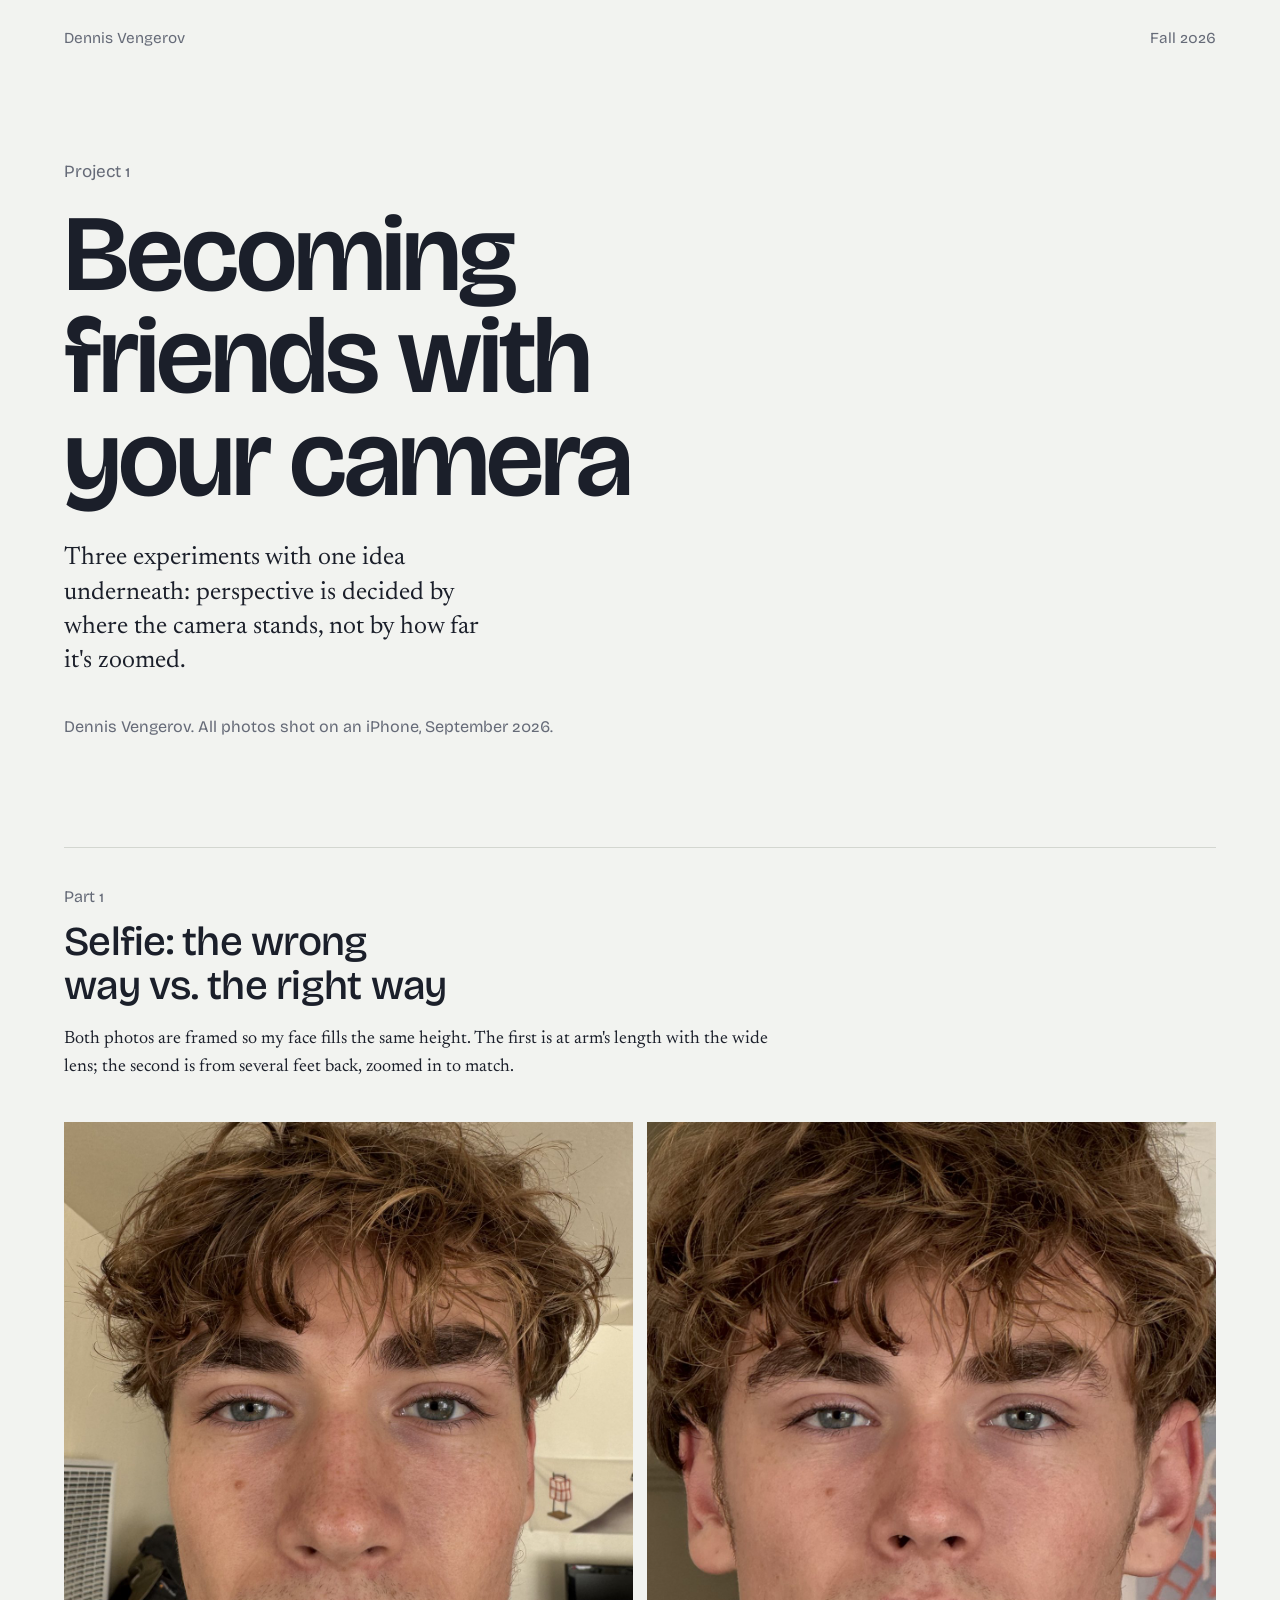
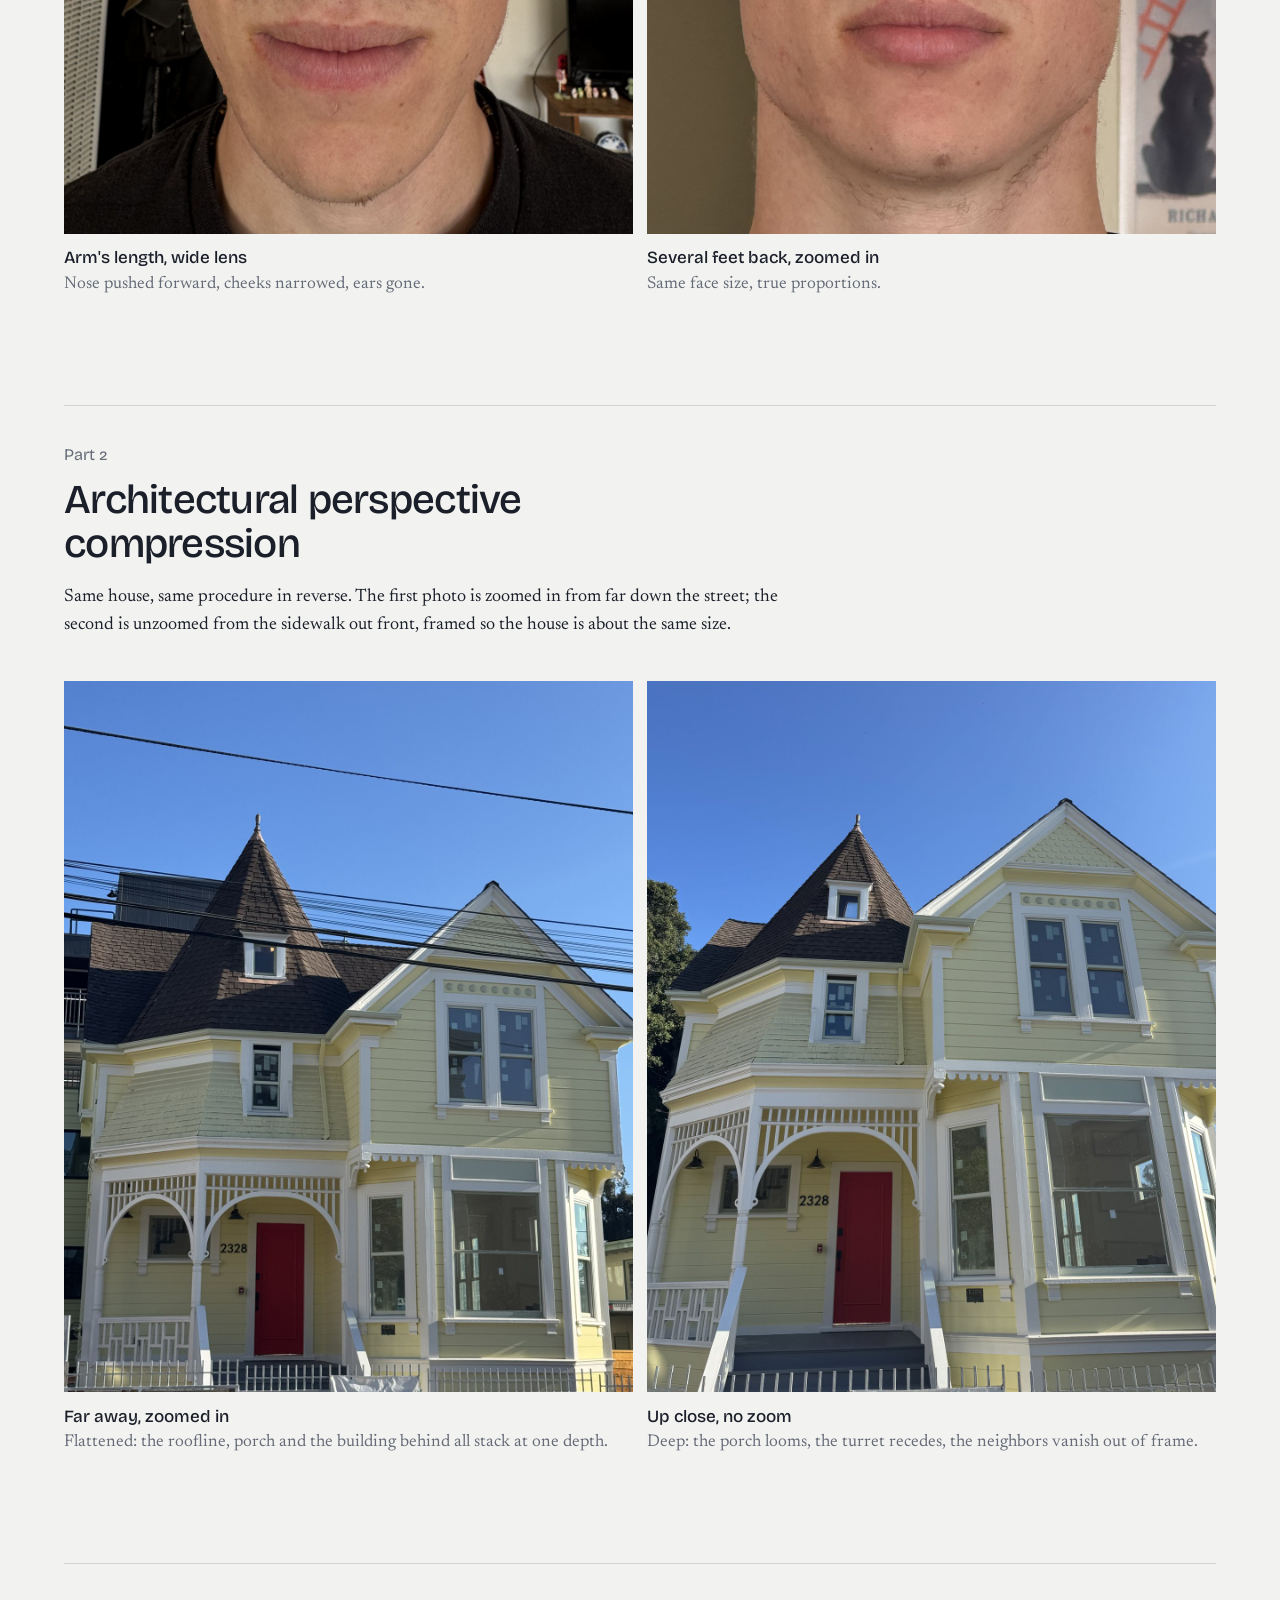
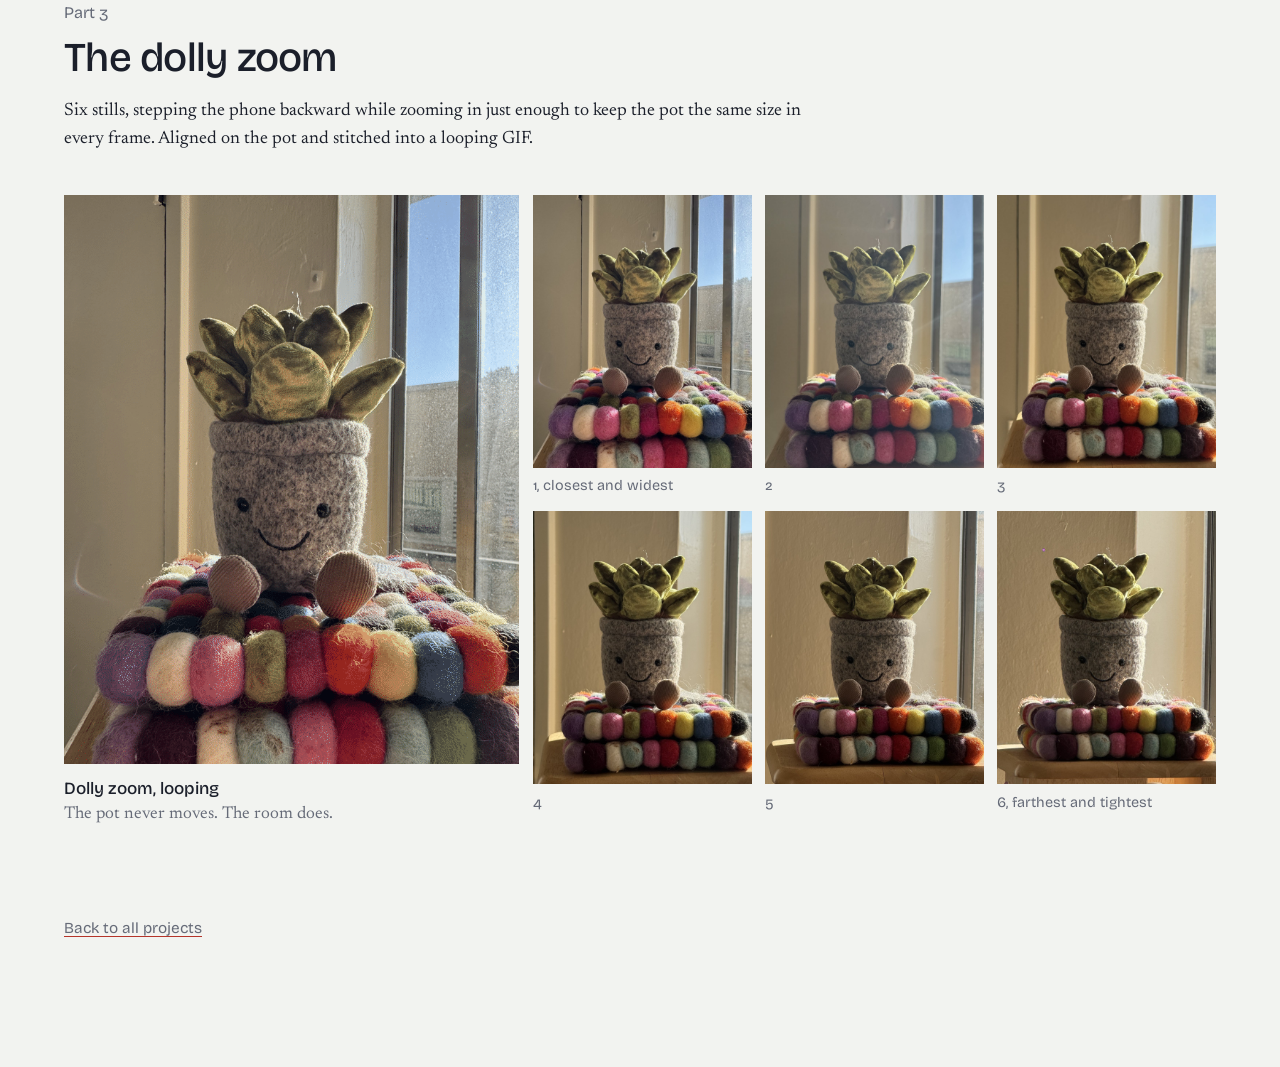
==== 1/index.html @ d948f877 "Project 1" ====
<!DOCTYPE html>
<html lang="en">
<head>
  <meta charset="utf-8">
  <meta name="viewport" content="width=device-width, initial-scale=1">
  <title>Project 1: Becoming Friends with Your Camera — CS 180</title>
  <meta name="description" content="Perspective, focal length, and the center of projection: a distorted selfie fixed by distance, a compressed facade, and a dolly zoom.">
  <link rel="preconnect" href="https://fonts.googleapis.com">
  <link rel="preconnect" href="https://fonts.gstatic.com" crossorigin>
  <link href="https://fonts.googleapis.com/css2?family=Bricolage+Grotesque:opsz,wght@12..96,400;12..96,500;12..96,600&family=Newsreader:ital,opsz,wght@0,6..72,400;0,6..72,500;1,6..72,400&display=swap" rel="stylesheet">
  <link rel="stylesheet" href="../style.css">
</head>
<body>
<div class="wrap">

  <nav class="nav">
    <a href="../index.html">Dennis Vengerov</a>
    <span>Fall 2026</span>
  </nav>

  <header class="masthead">
    <p class="kicker">Project 1</p>
    <h1>Becoming friends with your camera</h1>
    <p class="deck">Three experiments with one idea underneath: perspective is decided by where the camera stands, not by how far it's zoomed.</p>
    <p class="byline">Dennis Vengerov. All photos shot on an iPhone, September 2026.</p>
  </header>

  <!-- ---------------------------------------------------------- -->
  <section class="part" id="selfie">
    <p class="part-label">Part 1</p>
    <h2>Selfie: the wrong way vs. the right way</h2>
    <p class="setup">Both photos are framed so my face fills the same height. The first is at arm's length with the wide lens; the second is from several feet back, zoomed in to match.</p>

    <figure class="pair">
      <figure>
        <img src="./media/selfie-close.jpg" alt="Close-up selfie taken at arm's length: nose enlarged, face narrowed, ears hidden." width="1280" height="1600">
        <div class="cap">
          <p class="cap-title">Arm's length, wide lens</p>
          <p class="cap-note">Nose pushed forward, cheeks narrowed, ears gone.</p>
        </div>
      </figure>
      <figure>
        <img src="./media/selfie-far.jpg" alt="Portrait taken from several feet away and zoomed in: natural proportions, ears visible." width="1280" height="1600">
        <div class="cap">
          <p class="cap-title">Several feet back, zoomed in</p>
          <p class="cap-note">Same face size, true proportions.</p>
        </div>
      </figure>
    </figure>
  </section>

  <!-- ---------------------------------------------------------- -->
  <section class="part" id="architecture">
    <p class="part-label">Part 2</p>
    <h2>Architectural perspective compression</h2>
    <p class="setup">Same house, same procedure in reverse. The first photo is zoomed in from far down the street; the second is unzoomed from the sidewalk out front, framed so the house is about the same size.</p>

    <figure class="pair">
      <figure>
        <img src="./media/house-far-zoom.jpg" alt="Victorian house photographed from far away with zoom: flattened facade, parallel verticals, neighboring building and power lines crowd in behind." width="1280" height="1600">
        <div class="cap">
          <p class="cap-title">Far away, zoomed in</p>
          <p class="cap-note">Flattened: the roofline, porch and the building behind all stack at one depth.</p>
        </div>
      </figure>
      <figure>
        <img src="./media/house-close-wide.jpg" alt="Same house photographed up close with the wide lens: exaggerated depth, converging verticals, nothing visible behind." width="1280" height="1600">
        <div class="cap">
          <p class="cap-title">Up close, no zoom</p>
          <p class="cap-note">Deep: the porch looms, the turret recedes, the neighbors vanish out of frame.</p>
        </div>
      </figure>
    </figure>
  </section>

  <!-- ---------------------------------------------------------- -->
  <section class="part" id="dolly-zoom">
    <p class="part-label">Part 3</p>
    <h2>The dolly zoom</h2>
    <p class="setup">Six stills, stepping the phone backward while zooming in just enough to keep the pot the same size in every frame. Aligned on the pot and stitched into a looping GIF.</p>

    <figure class="motion">
      <figure class="gif">
        <img src="./media/dolly.gif" alt="Animated dolly zoom: a plush succulent stays the same size while the wall and window behind it close in." width="640" height="800">
        <div class="cap">
          <p class="cap-title">Dolly zoom, looping</p>
          <p class="cap-note">The pot never moves. The room does.</p>
        </div>
      </figure>
      <div class="strip">
        <figure><img src="./media/dolly-01.jpg" alt="Dolly zoom frame 1: closest and widest." width="1200" height="1500"><figcaption>1, closest and widest</figcaption></figure>
        <figure><img src="./media/dolly-02.jpg" alt="Dolly zoom frame 2." width="1200" height="1500"><figcaption>2</figcaption></figure>
        <figure><img src="./media/dolly-03.jpg" alt="Dolly zoom frame 3." width="1200" height="1500"><figcaption>3</figcaption></figure>
        <figure><img src="./media/dolly-04.jpg" alt="Dolly zoom frame 4." width="1200" height="1500"><figcaption>4</figcaption></figure>
        <figure><img src="./media/dolly-05.jpg" alt="Dolly zoom frame 5." width="1200" height="1500"><figcaption>5</figcaption></figure>
        <figure><img src="./media/dolly-06.jpg" alt="Dolly zoom frame 6: farthest and most zoomed." width="1200" height="1500"><figcaption>6, farthest and tightest</figcaption></figure>
      </div>
    </figure>
  </section>

  <footer>
    <a href="../index.html">Back to all projects</a>
  </footer>

</div>
</body>
</html>
---- style.css ----
/* ------------------------------------------------------------
   CS 180 portfolio — shared stylesheet
   Cool paper, ink-blue text, warm photos supply the color.
   Display: Bricolage Grotesque · Body: Newsreader
   ------------------------------------------------------------ */

:root {
  --paper: #f2f3f0;
  --ink: #1b1f2a;
  --muted: #666b78;
  --line: #d3d6d0;
  --frame: #dcdedb;
  --accent: #b5342a;

  --display: "Bricolage Grotesque", "Helvetica Neue", Helvetica, Arial, sans-serif;
  --body: "Newsreader", Georgia, "Times New Roman", serif;

  --text-w: 41rem;
  --wide-w: 72rem;
  --pad: clamp(1.25rem, 5vw, 4rem);
}

* { box-sizing: border-box; }

html {
  background: var(--paper);
  color: var(--ink);
  font-family: var(--body);
  font-size: 112.5%;
  line-height: 1.55;
  -webkit-text-size-adjust: 100%;
  font-variant-numeric: oldstyle-nums;
}

body {
  margin: 0;
  padding: 0 var(--pad) 7rem;
}

.wrap {
  max-width: var(--wide-w);
  margin: 0 auto;
}

/* ---- Links ---- */
a {
  color: inherit;
  text-decoration: underline;
  text-decoration-thickness: 1px;
  text-underline-offset: 0.18em;
  text-decoration-color: var(--accent);
}
a:hover { color: var(--accent); }
a:focus-visible {
  outline: 2px solid var(--accent);
  outline-offset: 3px;
  border-radius: 2px;
}

/* ---- Site nav ---- */
.nav {
  display: flex;
  justify-content: space-between;
  align-items: baseline;
  padding: 1.5rem 0 0;
  font-family: var(--display);
  font-size: 0.85rem;
  color: var(--muted);
}
.nav a { text-decoration: none; }
.nav a:hover { color: var(--accent); }

/* ---- Masthead ---- */
.masthead { margin-top: clamp(4rem, 12vh, 8rem); }

.kicker {
  font-family: var(--display);
  font-size: 0.95rem;
  color: var(--muted);
  margin: 0 0 1rem;
}

h1 {
  font-family: var(--display);
  font-weight: 600;
  font-size: clamp(2.7rem, 8.5vw, 6.4rem);
  line-height: 0.94;
  letter-spacing: -0.028em;
  margin: 0;
  max-width: 11ch;
  text-wrap: balance;
}

.deck {
  font-size: clamp(1.15rem, 2vw, 1.4rem);
  line-height: 1.35;
  max-width: 32ch;
  margin: 1.75rem 0 0;
  text-wrap: pretty;
}

.byline {
  font-family: var(--display);
  font-size: 0.9rem;
  color: var(--muted);
  margin: 2rem 0 0;
}

/* ---- Text column ---- */
.text {
  max-width: var(--text-w);
}
.text p { margin: 0 0 1.1em; text-wrap: pretty; }
.text p:last-child { margin-bottom: 0; }

/* ---- Parts ---- */
.part {
  margin-top: clamp(5rem, 12vh, 8rem);
  padding-top: 2rem;
  border-top: 1px solid var(--line);
}

.part-label {
  font-family: var(--display);
  font-size: 0.9rem;
  color: var(--muted);
  margin: 0 0 0.6rem;
}

h2 {
  font-family: var(--display);
  font-weight: 500;
  font-size: clamp(1.65rem, 3.2vw, 2.35rem);
  line-height: 1.08;
  letter-spacing: -0.018em;
  margin: 0 0 1rem;
  max-width: 22ch;
  text-wrap: balance;
}

.setup {
  max-width: var(--text-w);
  margin: 0 0 2.25rem;
  color: var(--ink);
}

/* ---- Figures ---- */
figure { margin: 0; }

img {
  display: block;
  width: 100%;
  height: auto;
  background: var(--frame);
}

.pair {
  display: grid;
  grid-template-columns: 1fr 1fr;
  gap: 0.75rem;
  margin: 0 0 2.5rem;
}
.pair img {
  aspect-ratio: 4 / 5;
  object-fit: cover;
}
.cap {
  margin-top: 0.7rem;
  line-height: 1.4;
}
.cap-title {
  font-family: var(--display);
  font-weight: 500;
  font-size: 0.95rem;
  margin: 0;
}
.cap-note {
  font-size: 0.95rem;
  color: var(--muted);
  margin: 0.15rem 0 0;
}

/* Dolly zoom: GIF beside a 3×2 grid of the stills */
.motion {
  display: grid;
  grid-template-columns: 1fr 1.5fr;
  gap: 0.75rem;
  align-items: start;
  margin: 0 0 2.5rem;
}
.motion .gif img { aspect-ratio: 4 / 5; object-fit: cover; }
.strip {
  display: grid;
  grid-template-columns: repeat(3, 1fr);
  gap: 0.75rem;
}
.strip figure img { aspect-ratio: 4 / 5; object-fit: cover; }
.strip figcaption {
  font-family: var(--display);
  font-size: 0.8rem;
  color: var(--muted);
  margin-top: 0.4rem;
}

/* ---- Closing ---- */
.coda {
  margin-top: clamp(5rem, 12vh, 8rem);
  padding-top: 2rem;
  border-top: 1px solid var(--line);
  max-width: var(--text-w);
}
.coda p {
  font-size: clamp(1.15rem, 2vw, 1.4rem);
  line-height: 1.35;
  margin: 0;
  text-wrap: pretty;
}

footer {
  margin-top: 5rem;
  font-family: var(--display);
  font-size: 0.85rem;
  color: var(--muted);
}

/* ---- Landing page ---- */
.projects {
  list-style: none;
  padding: 0;
  margin: 4rem 0 0;
  border-top: 1px solid var(--line);
}
.project {
  border-bottom: 1px solid var(--line);
}
.project a {
  display: grid;
  grid-template-columns: 6.5rem 1fr auto;
  gap: 1.5rem;
  align-items: center;
  padding: 1.25rem 0;
  text-decoration: none;
}
.project img {
  aspect-ratio: 4 / 5;
  object-fit: cover;
}
.project-title {
  font-family: var(--display);
  font-weight: 500;
  font-size: 1.3rem;
  letter-spacing: -0.01em;
  margin: 0;
}
.project-sub {
  color: var(--muted);
  margin: 0.2rem 0 0;
}
.project-num {
  font-family: var(--display);
  font-size: 0.9rem;
  color: var(--muted);
}
.project a:hover .project-title { color: var(--accent); }

/* ---- Responsive ---- */
@media (max-width: 760px) {
  .pair { grid-template-columns: 1fr; gap: 1.5rem; }
  .motion { grid-template-columns: 1fr; gap: 1.5rem; }
  .motion .gif { max-width: 26rem; }
  .strip { grid-template-columns: repeat(3, 1fr); gap: 0.5rem; }
  .project a { grid-template-columns: 4.5rem 1fr; }
  .project-num { display: none; }
}

@media (prefers-reduced-motion: reduce) {
  * { scroll-behavior: auto; }
}

/* ---- Print (the graded PDF) ---- */
@page { margin: 16mm; }

@media print {
  html {
    background: #fff;
    font-size: 10.5pt;
    line-height: 1.45;
  }
  body { padding: 0; }
  .wrap { max-width: none; }
  .nav { display: none; }
  .masthead { margin-top: 0; }
  h1 { font-size: 30pt; }
  h2 { font-size: 17pt; }
  .deck, .coda p { font-size: 12.5pt; }
  .part, .coda { margin-top: 2.2rem; padding-top: 1.2rem; }
  .pair, .motion, .strip figure, .project { break-inside: avoid; }
  .pair, .motion { gap: 0.5rem; margin-bottom: 1.25rem; }
  .pair { grid-template-columns: 1fr 1fr; }
  .motion { grid-template-columns: 1fr 1.5fr; }
  .motion .gif { max-width: none; }
  .strip { grid-template-columns: repeat(3, 1fr); gap: 0.5rem; }
  img { background: none; }
  a { text-decoration: none; color: inherit; }
  footer { margin-top: 2rem; }
}
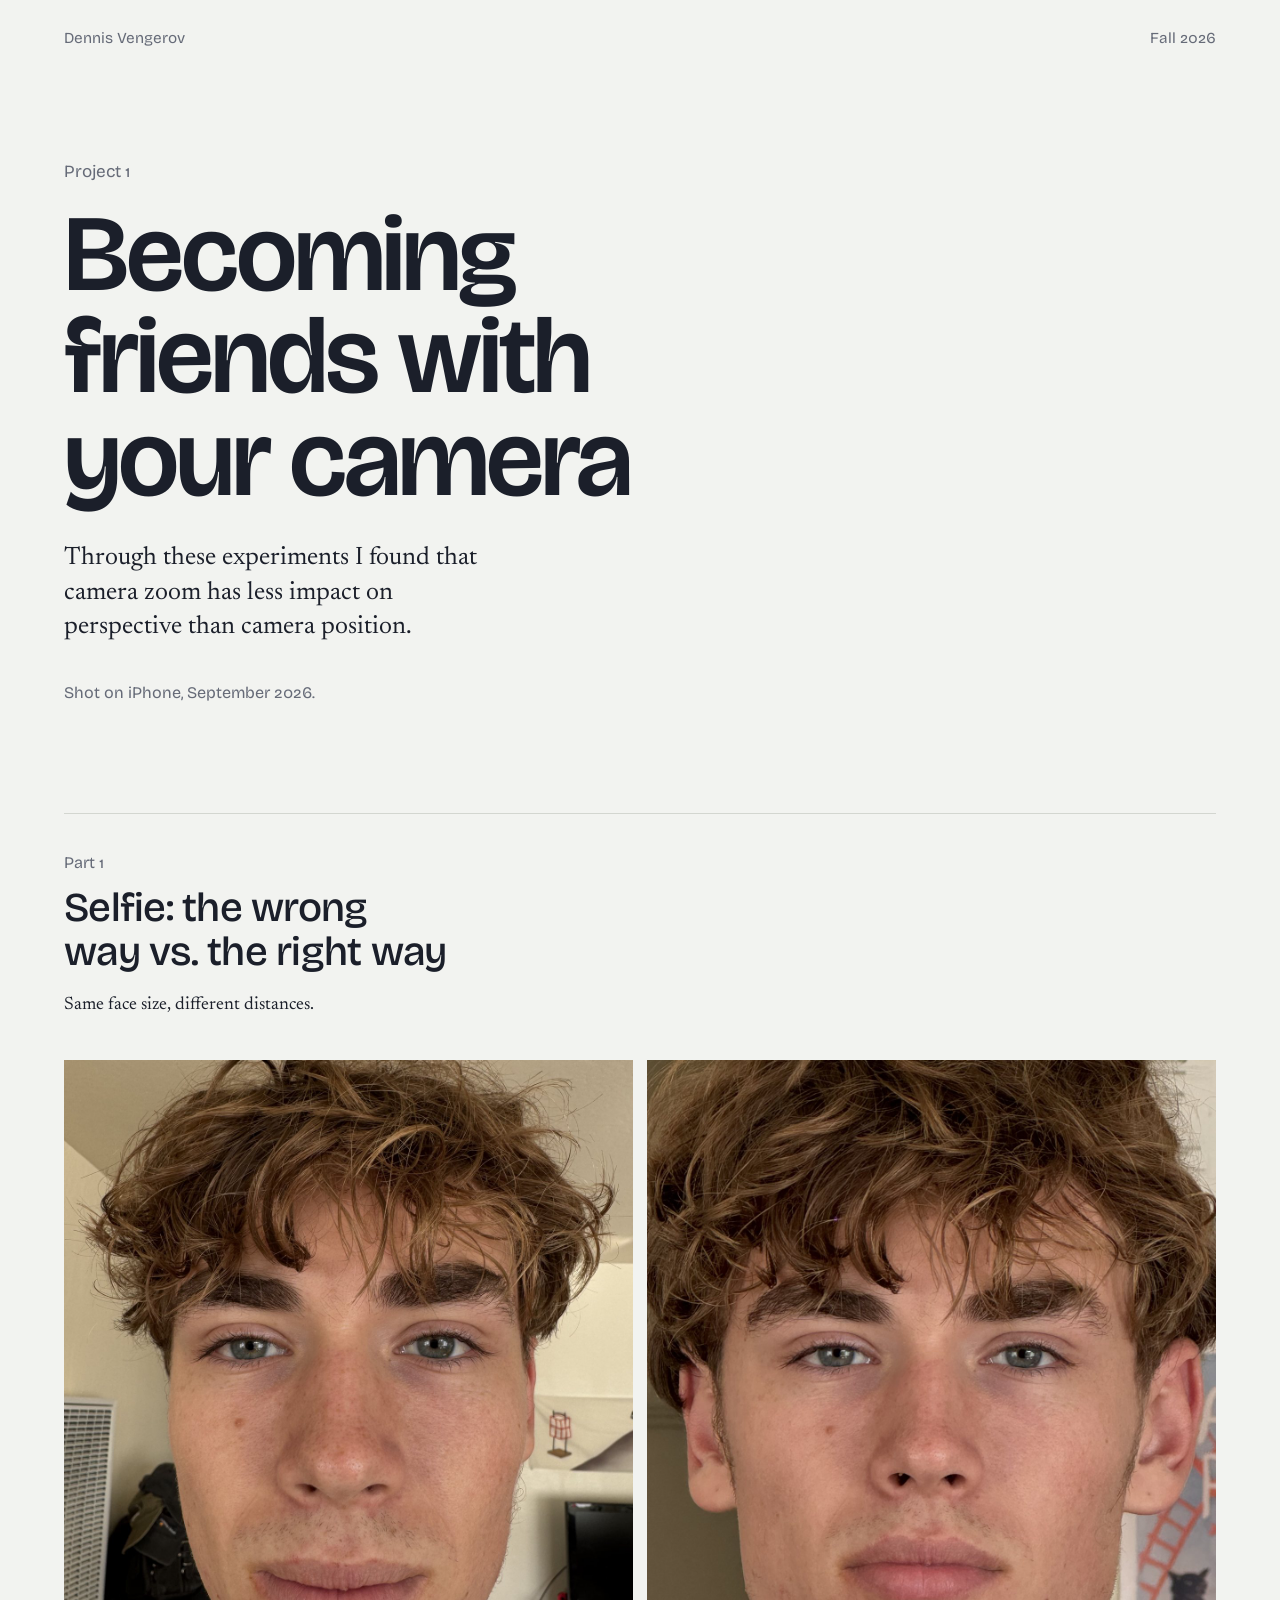
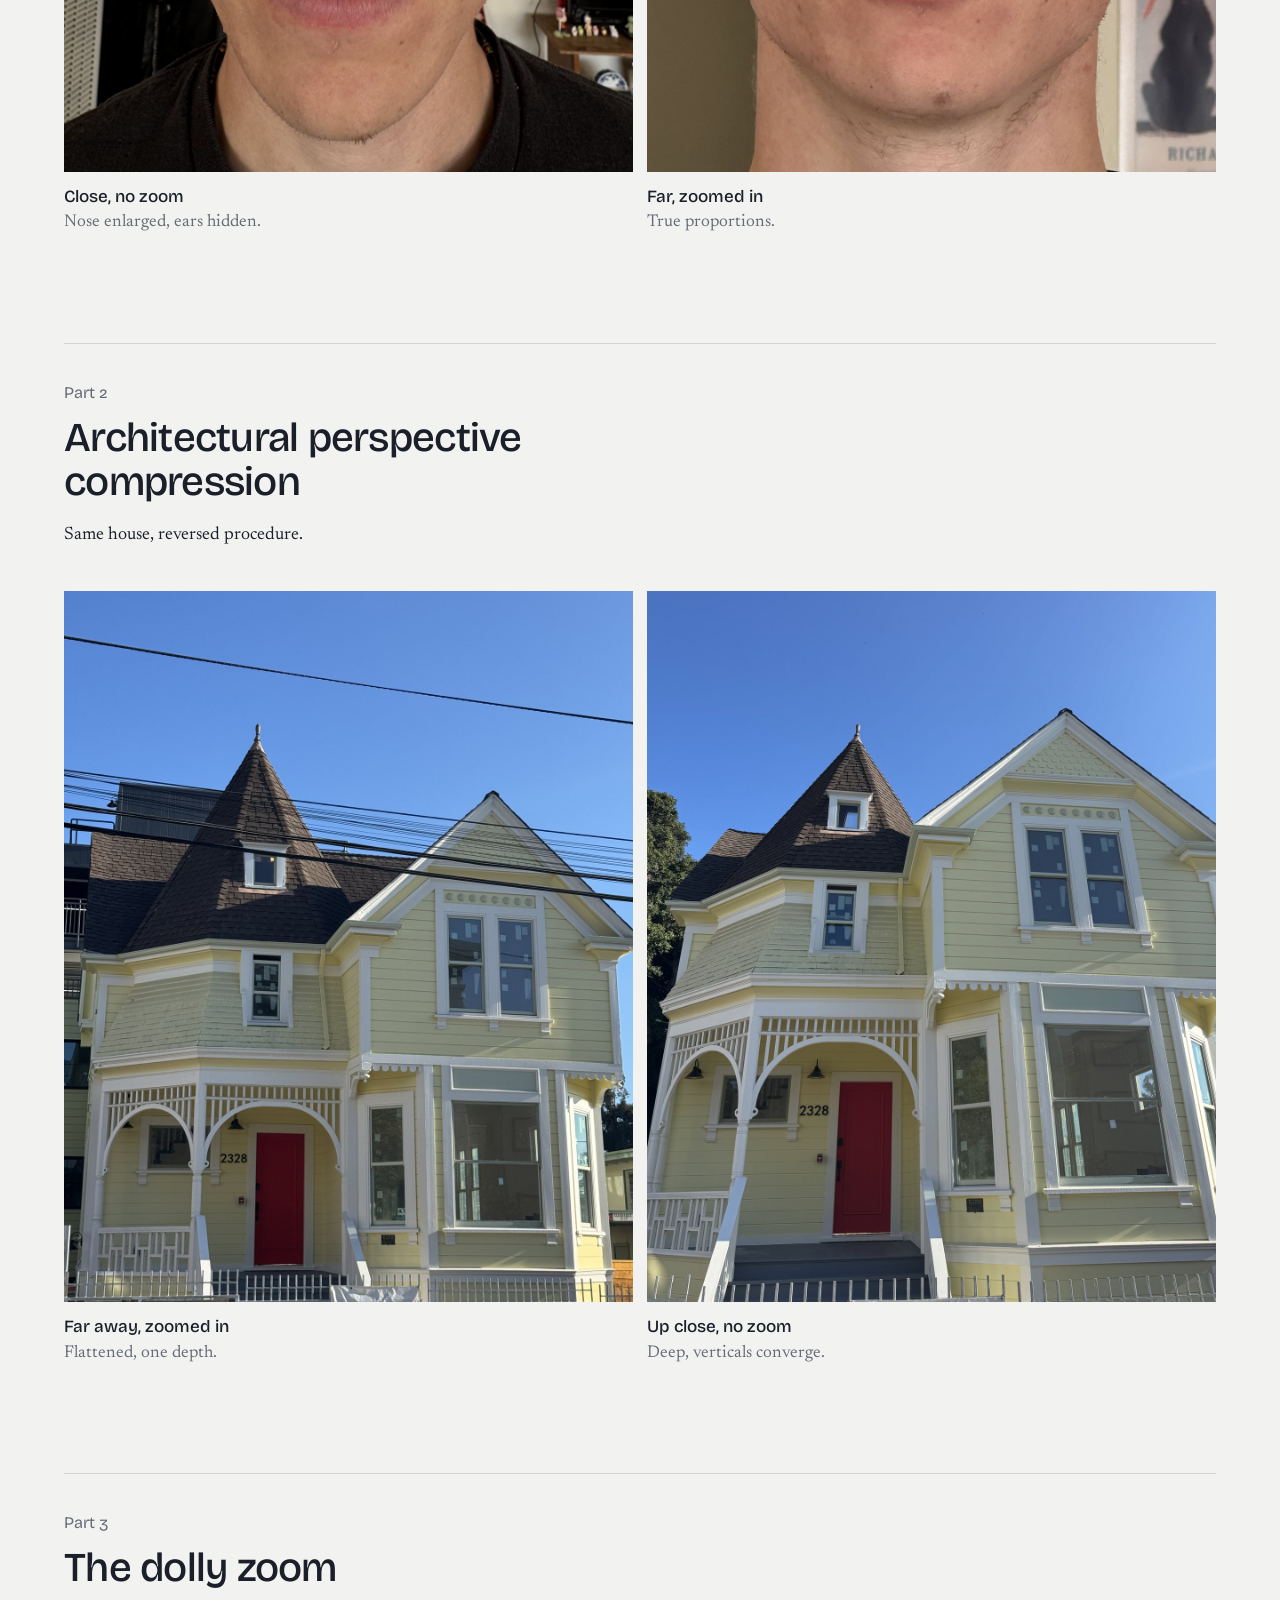
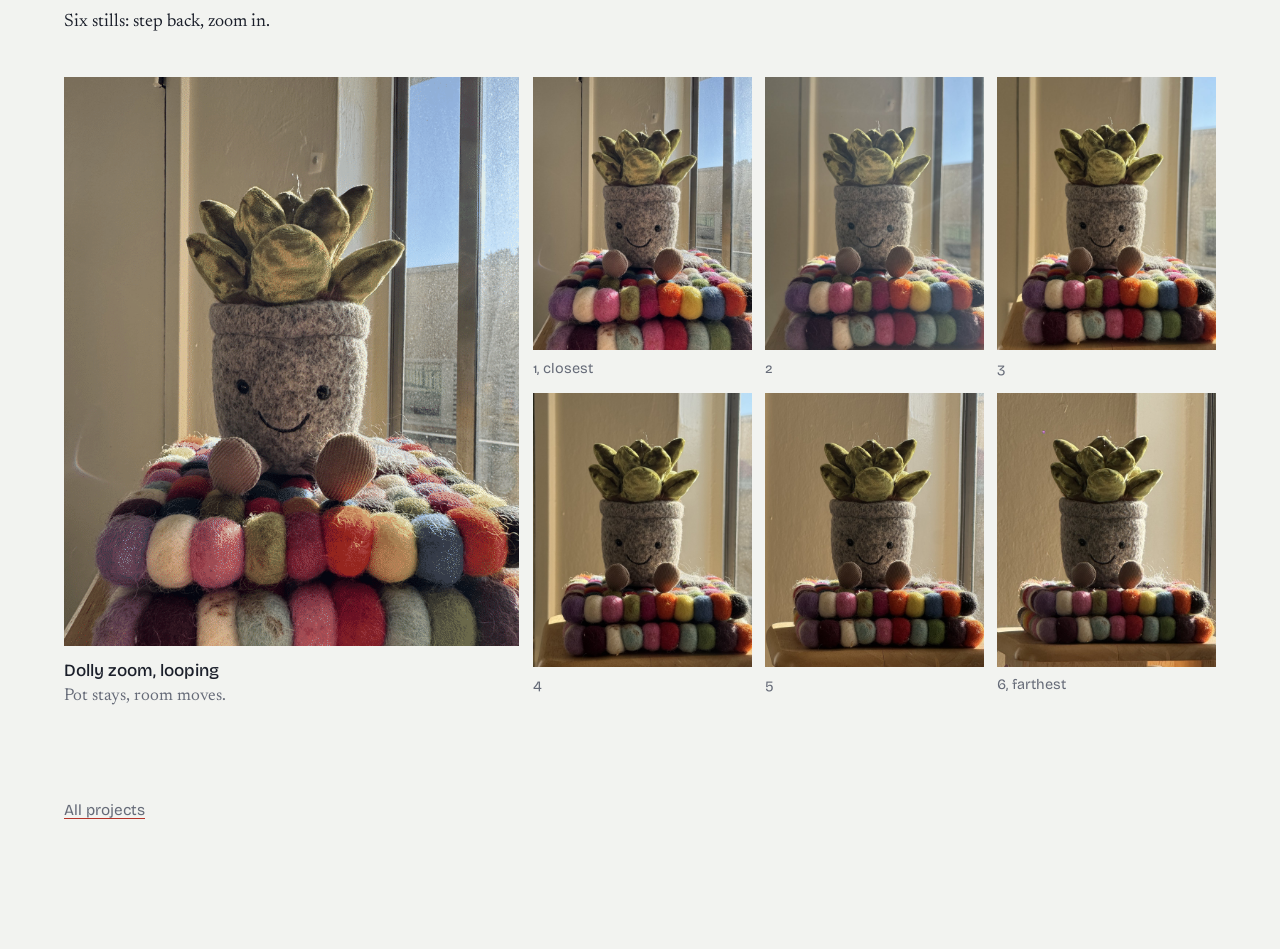
==== commit da25fe20: "Tighten copy" ====
--- a/1/index.html
+++ b/1/index.html
@@ -21,29 +21,29 @@
   <header class="masthead">
     <p class="kicker">Project 1</p>
     <h1>Becoming friends with your camera</h1>
-    <p class="deck">Three experiments with one idea underneath: perspective is decided by where the camera stands, not by how far it's zoomed.</p>
-    <p class="byline">Dennis Vengerov. All photos shot on an iPhone, September 2026.</p>
+    <p class="deck">Through these experiments I found that camera zoom has less impact on perspective than camera position.</p>
+    <p class="byline">Shot on iPhone, September 2026.</p>
   </header>
 
   <!-- ---------------------------------------------------------- -->
   <section class="part" id="selfie">
     <p class="part-label">Part 1</p>
     <h2>Selfie: the wrong way vs. the right way</h2>
-    <p class="setup">Both photos are framed so my face fills the same height. The first is at arm's length with the wide lens; the second is from several feet back, zoomed in to match.</p>
+    <p class="setup">Same face size, different distances.</p>
 
     <figure class="pair">
       <figure>
         <img src="./media/selfie-close.jpg" alt="Close-up selfie taken at arm's length: nose enlarged, face narrowed, ears hidden." width="1280" height="1600">
         <div class="cap">
-          <p class="cap-title">Arm's length, wide lens</p>
-          <p class="cap-note">Nose pushed forward, cheeks narrowed, ears gone.</p>
+          <p class="cap-title">Close, no zoom</p>
+          <p class="cap-note">Nose enlarged, ears hidden.</p>
         </div>
       </figure>
       <figure>
         <img src="./media/selfie-far.jpg" alt="Portrait taken from several feet away and zoomed in: natural proportions, ears visible." width="1280" height="1600">
         <div class="cap">
-          <p class="cap-title">Several feet back, zoomed in</p>
-          <p class="cap-note">Same face size, true proportions.</p>
+          <p class="cap-title">Far, zoomed in</p>
+          <p class="cap-note">True proportions.</p>
         </div>
       </figure>
     </figure>
@@ -53,21 +53,21 @@
   <section class="part" id="architecture">
     <p class="part-label">Part 2</p>
     <h2>Architectural perspective compression</h2>
-    <p class="setup">Same house, same procedure in reverse. The first photo is zoomed in from far down the street; the second is unzoomed from the sidewalk out front, framed so the house is about the same size.</p>
+    <p class="setup">Same house, reversed procedure.</p>
 
     <figure class="pair">
       <figure>
         <img src="./media/house-far-zoom.jpg" alt="Victorian house photographed from far away with zoom: flattened facade, parallel verticals, neighboring building and power lines crowd in behind." width="1280" height="1600">
         <div class="cap">
           <p class="cap-title">Far away, zoomed in</p>
-          <p class="cap-note">Flattened: the roofline, porch and the building behind all stack at one depth.</p>
+          <p class="cap-note">Flattened, one depth.</p>
         </div>
       </figure>
       <figure>
         <img src="./media/house-close-wide.jpg" alt="Same house photographed up close with the wide lens: exaggerated depth, converging verticals, nothing visible behind." width="1280" height="1600">
         <div class="cap">
           <p class="cap-title">Up close, no zoom</p>
-          <p class="cap-note">Deep: the porch looms, the turret recedes, the neighbors vanish out of frame.</p>
+          <p class="cap-note">Deep, verticals converge.</p>
         </div>
       </figure>
     </figure>
@@ -77,29 +77,29 @@
   <section class="part" id="dolly-zoom">
     <p class="part-label">Part 3</p>
     <h2>The dolly zoom</h2>
-    <p class="setup">Six stills, stepping the phone backward while zooming in just enough to keep the pot the same size in every frame. Aligned on the pot and stitched into a looping GIF.</p>
+    <p class="setup">Six stills: step back, zoom in.</p>
 
     <figure class="motion">
       <figure class="gif">
         <img src="./media/dolly.gif" alt="Animated dolly zoom: a plush succulent stays the same size while the wall and window behind it close in." width="640" height="800">
         <div class="cap">
           <p class="cap-title">Dolly zoom, looping</p>
-          <p class="cap-note">The pot never moves. The room does.</p>
+          <p class="cap-note">Pot stays, room moves.</p>
         </div>
       </figure>
       <div class="strip">
-        <figure><img src="./media/dolly-01.jpg" alt="Dolly zoom frame 1: closest and widest." width="1200" height="1500"><figcaption>1, closest and widest</figcaption></figure>
+        <figure><img src="./media/dolly-01.jpg" alt="Dolly zoom frame 1: closest and widest." width="1200" height="1500"><figcaption>1, closest</figcaption></figure>
         <figure><img src="./media/dolly-02.jpg" alt="Dolly zoom frame 2." width="1200" height="1500"><figcaption>2</figcaption></figure>
         <figure><img src="./media/dolly-03.jpg" alt="Dolly zoom frame 3." width="1200" height="1500"><figcaption>3</figcaption></figure>
         <figure><img src="./media/dolly-04.jpg" alt="Dolly zoom frame 4." width="1200" height="1500"><figcaption>4</figcaption></figure>
         <figure><img src="./media/dolly-05.jpg" alt="Dolly zoom frame 5." width="1200" height="1500"><figcaption>5</figcaption></figure>
-        <figure><img src="./media/dolly-06.jpg" alt="Dolly zoom frame 6: farthest and most zoomed." width="1200" height="1500"><figcaption>6, farthest and tightest</figcaption></figure>
+        <figure><img src="./media/dolly-06.jpg" alt="Dolly zoom frame 6: farthest and most zoomed." width="1200" height="1500"><figcaption>6, farthest</figcaption></figure>
       </div>
     </figure>
   </section>
 
   <footer>
-    <a href="../index.html">Back to all projects</a>
+    <a href="../index.html">All projects</a>
   </footer>
 
 </div>
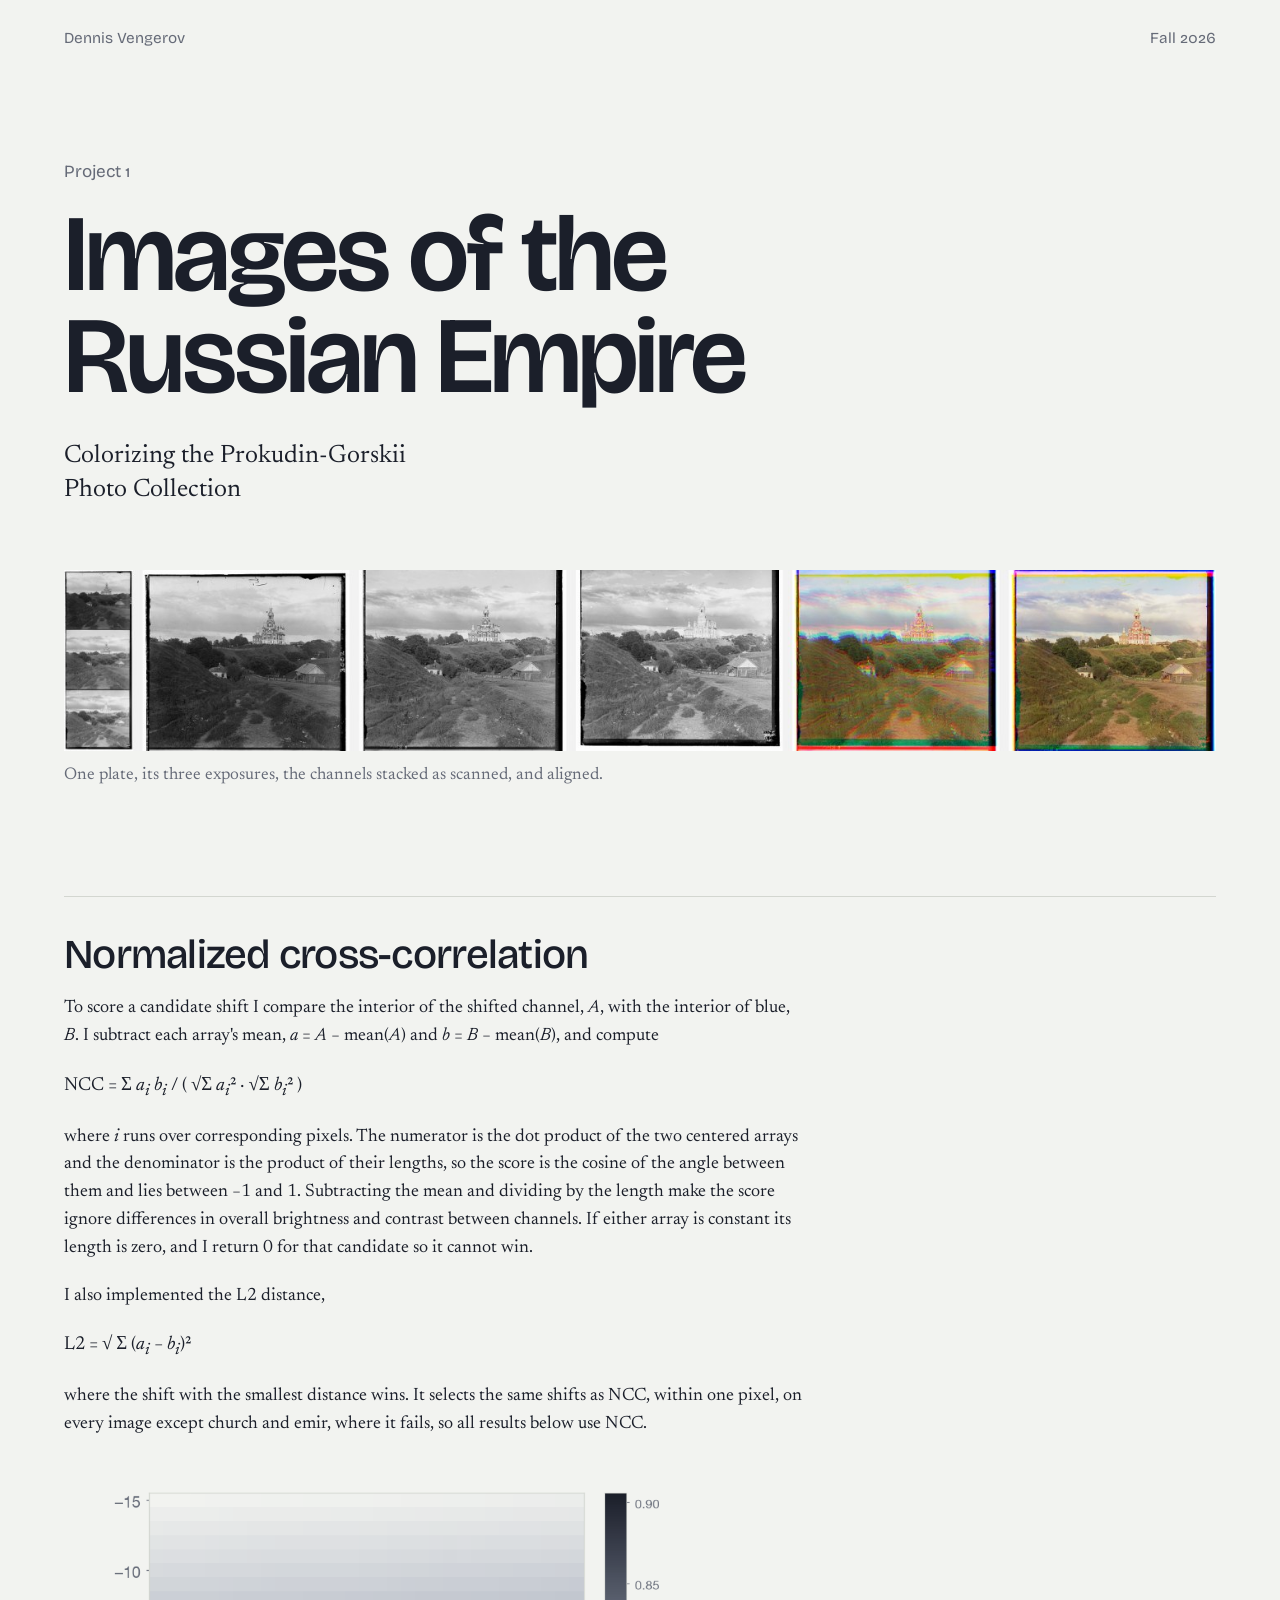
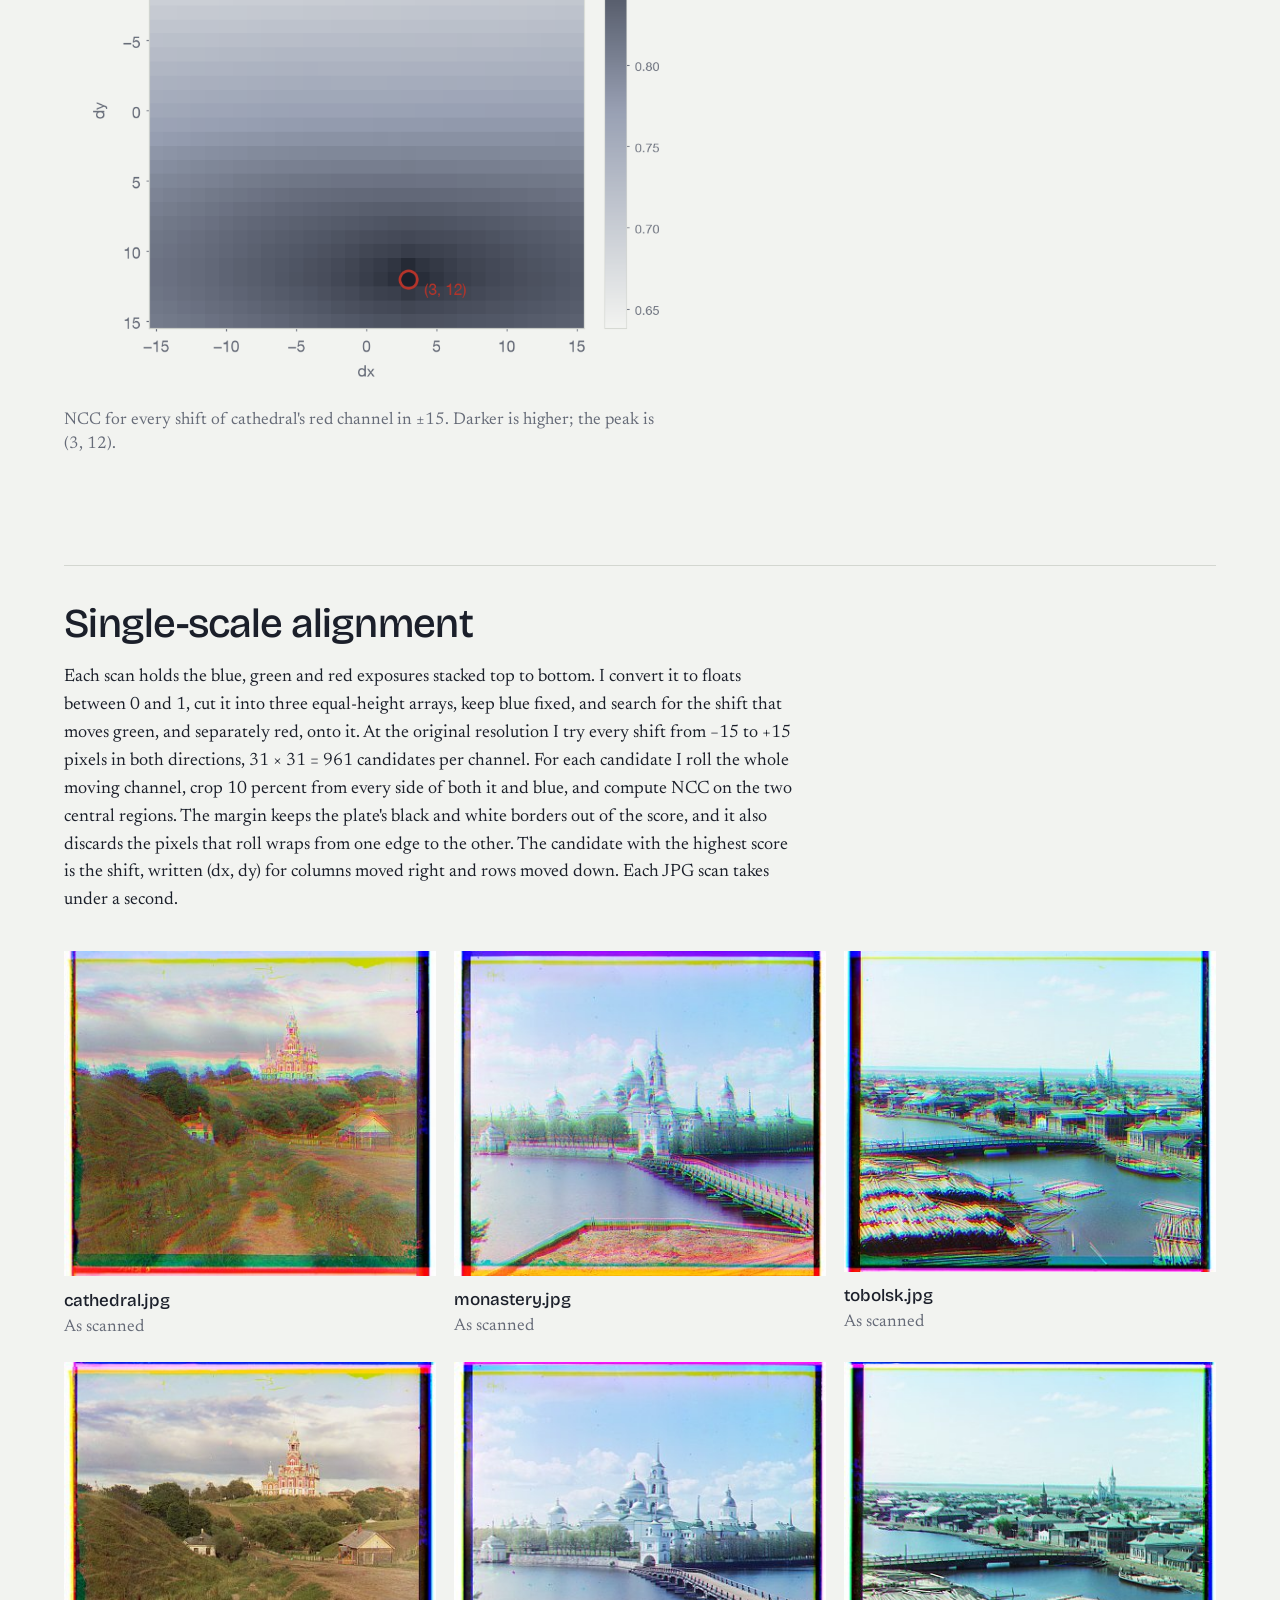
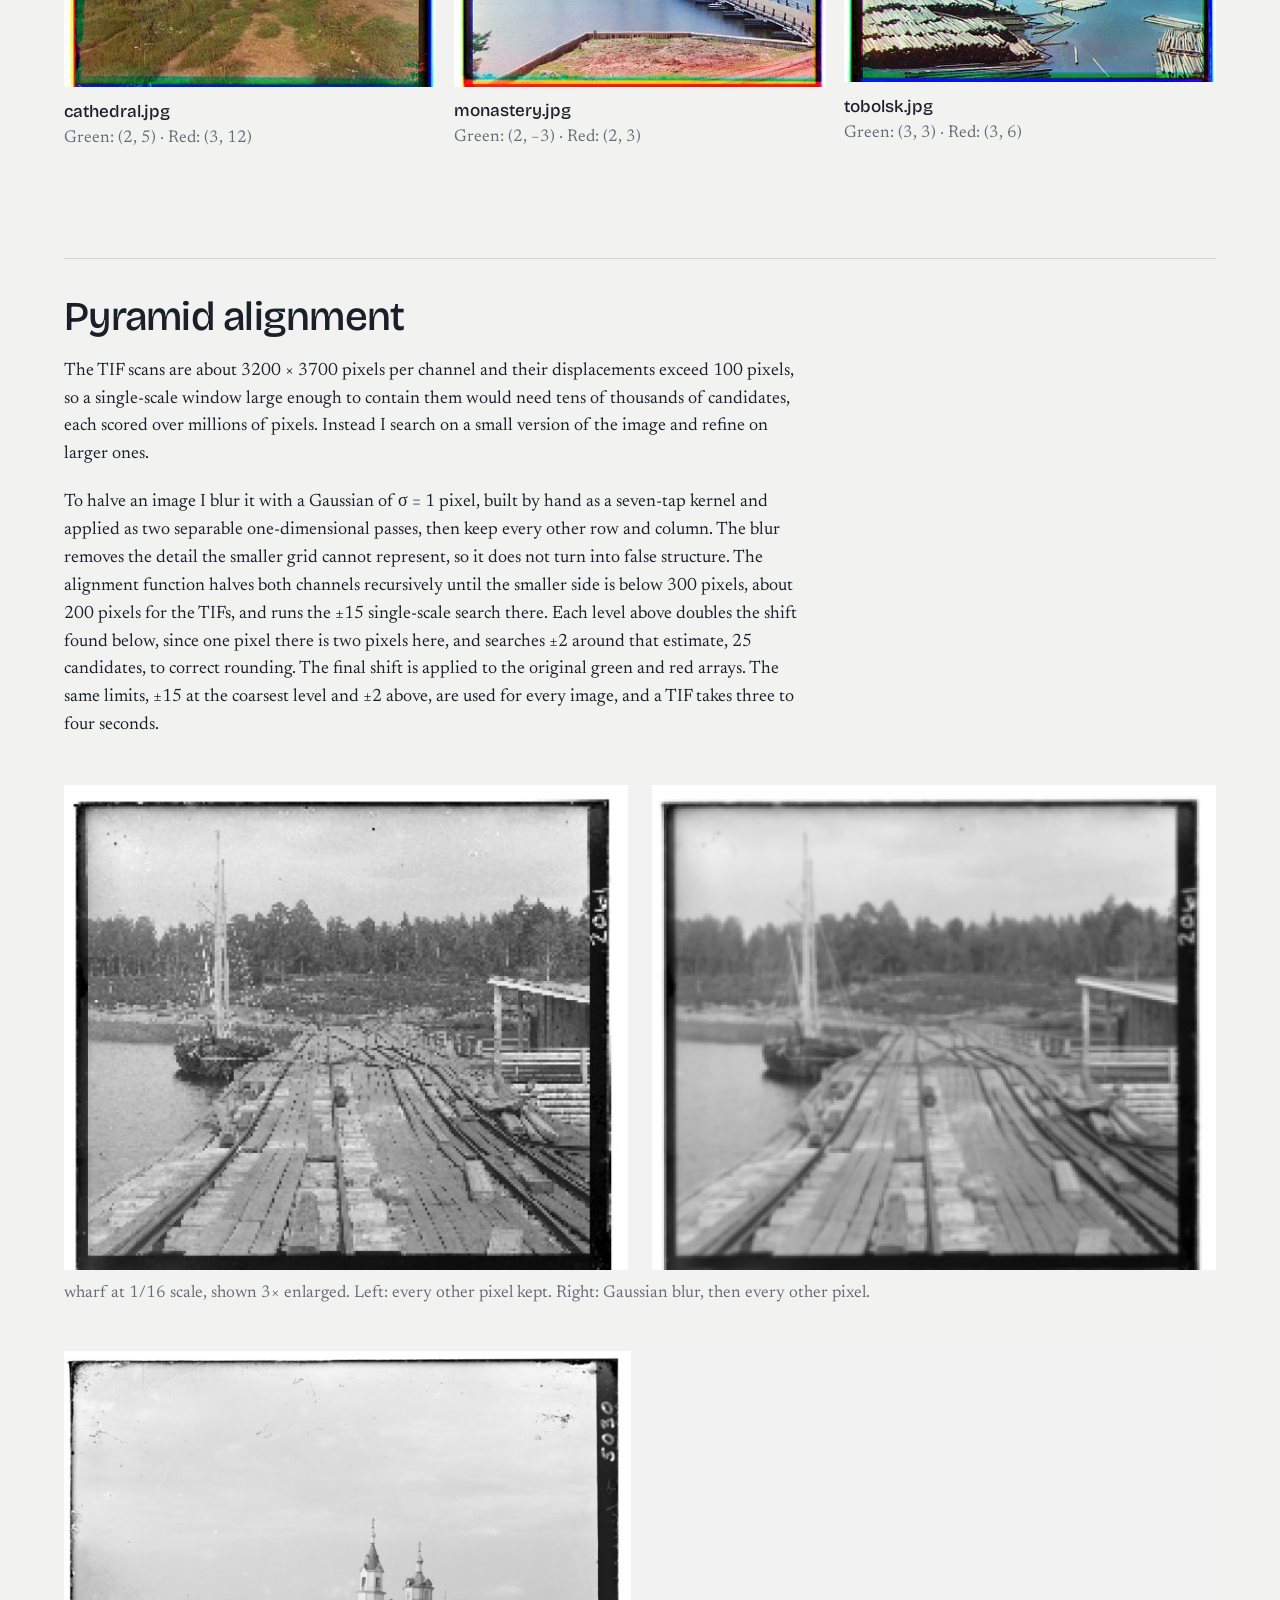
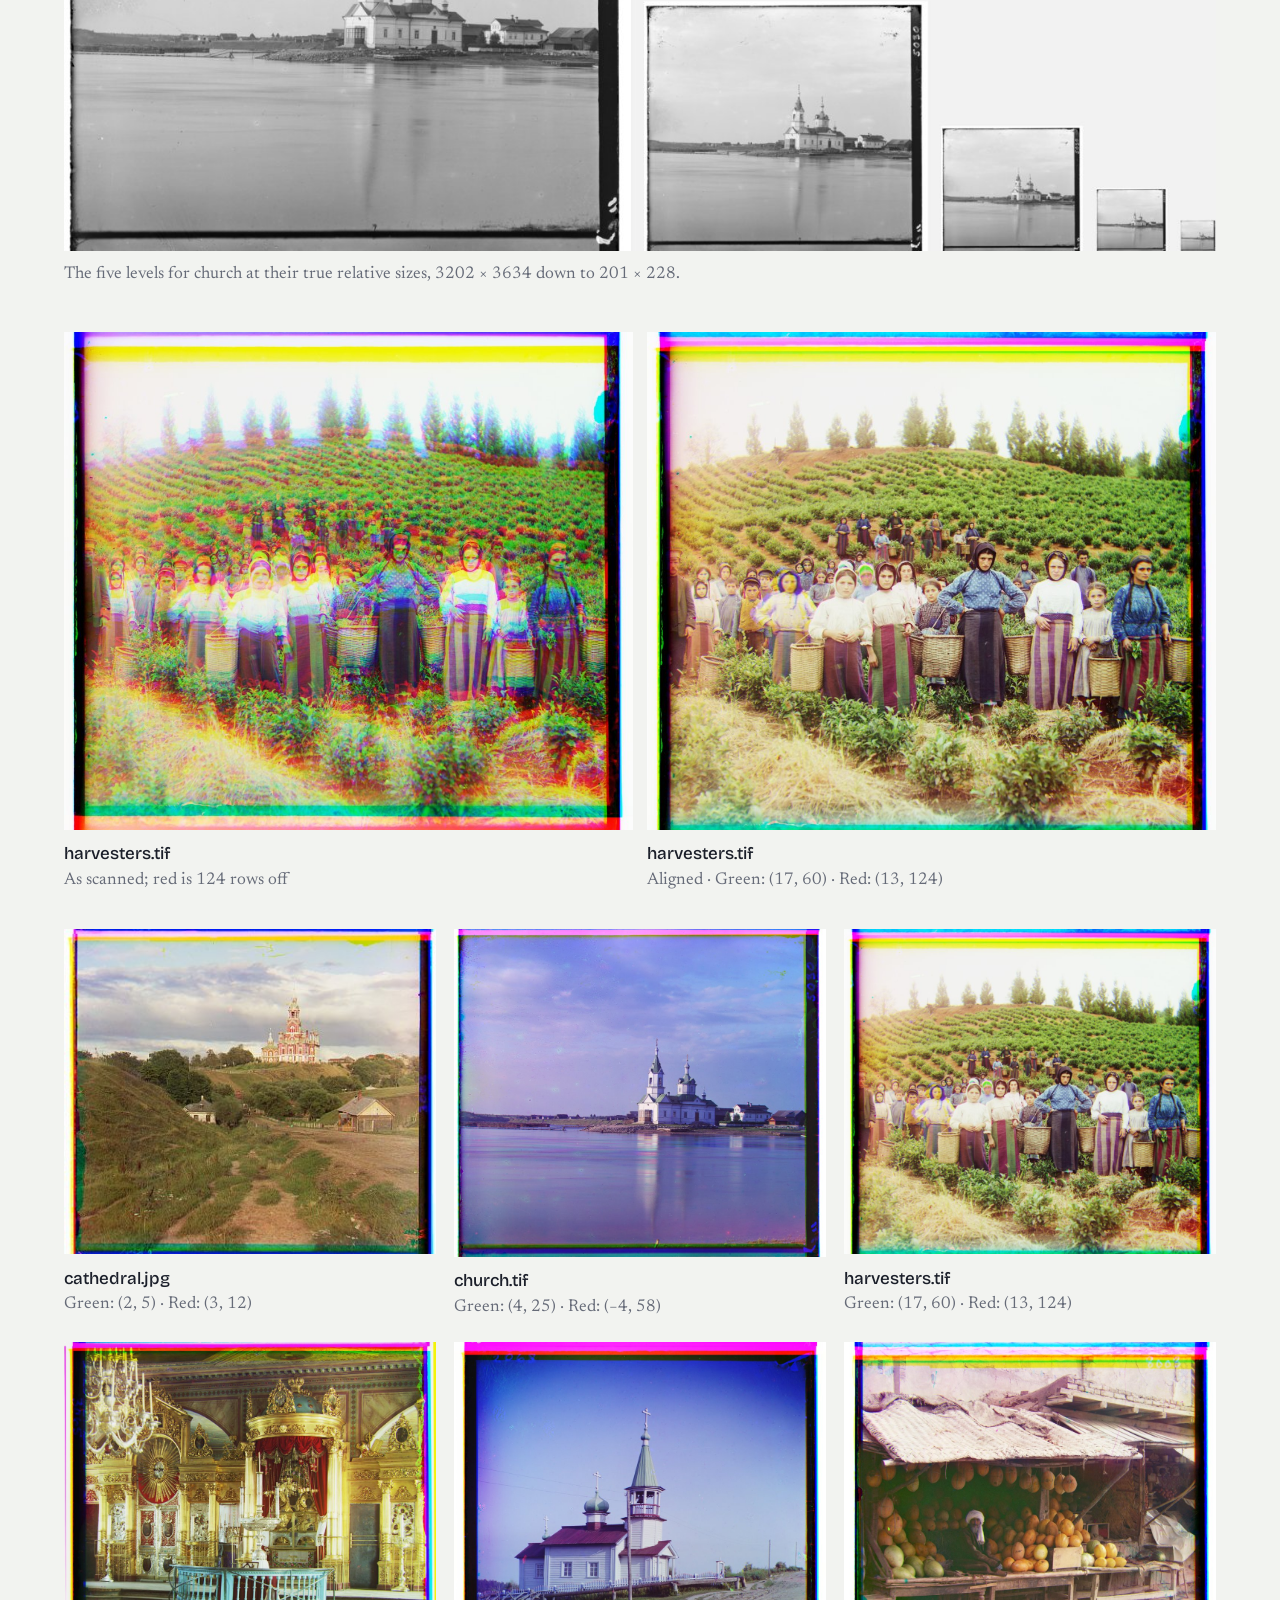
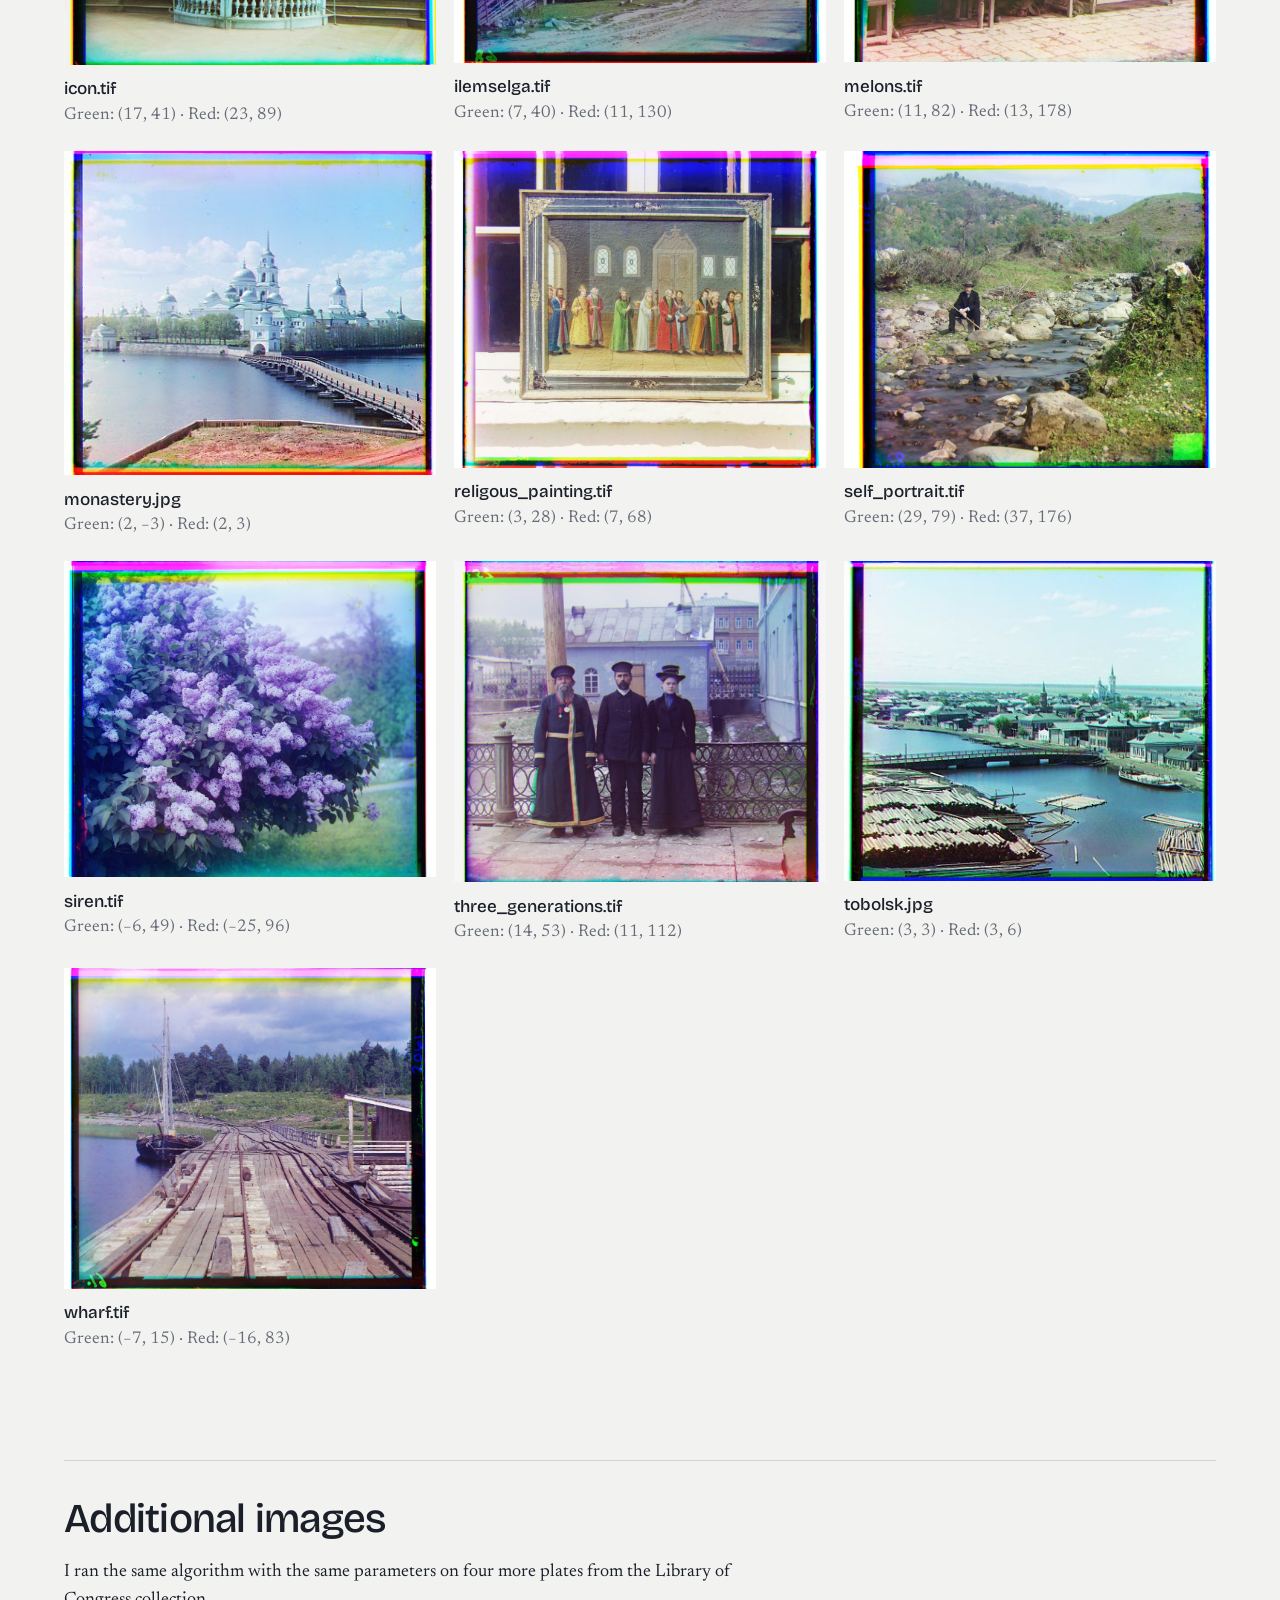
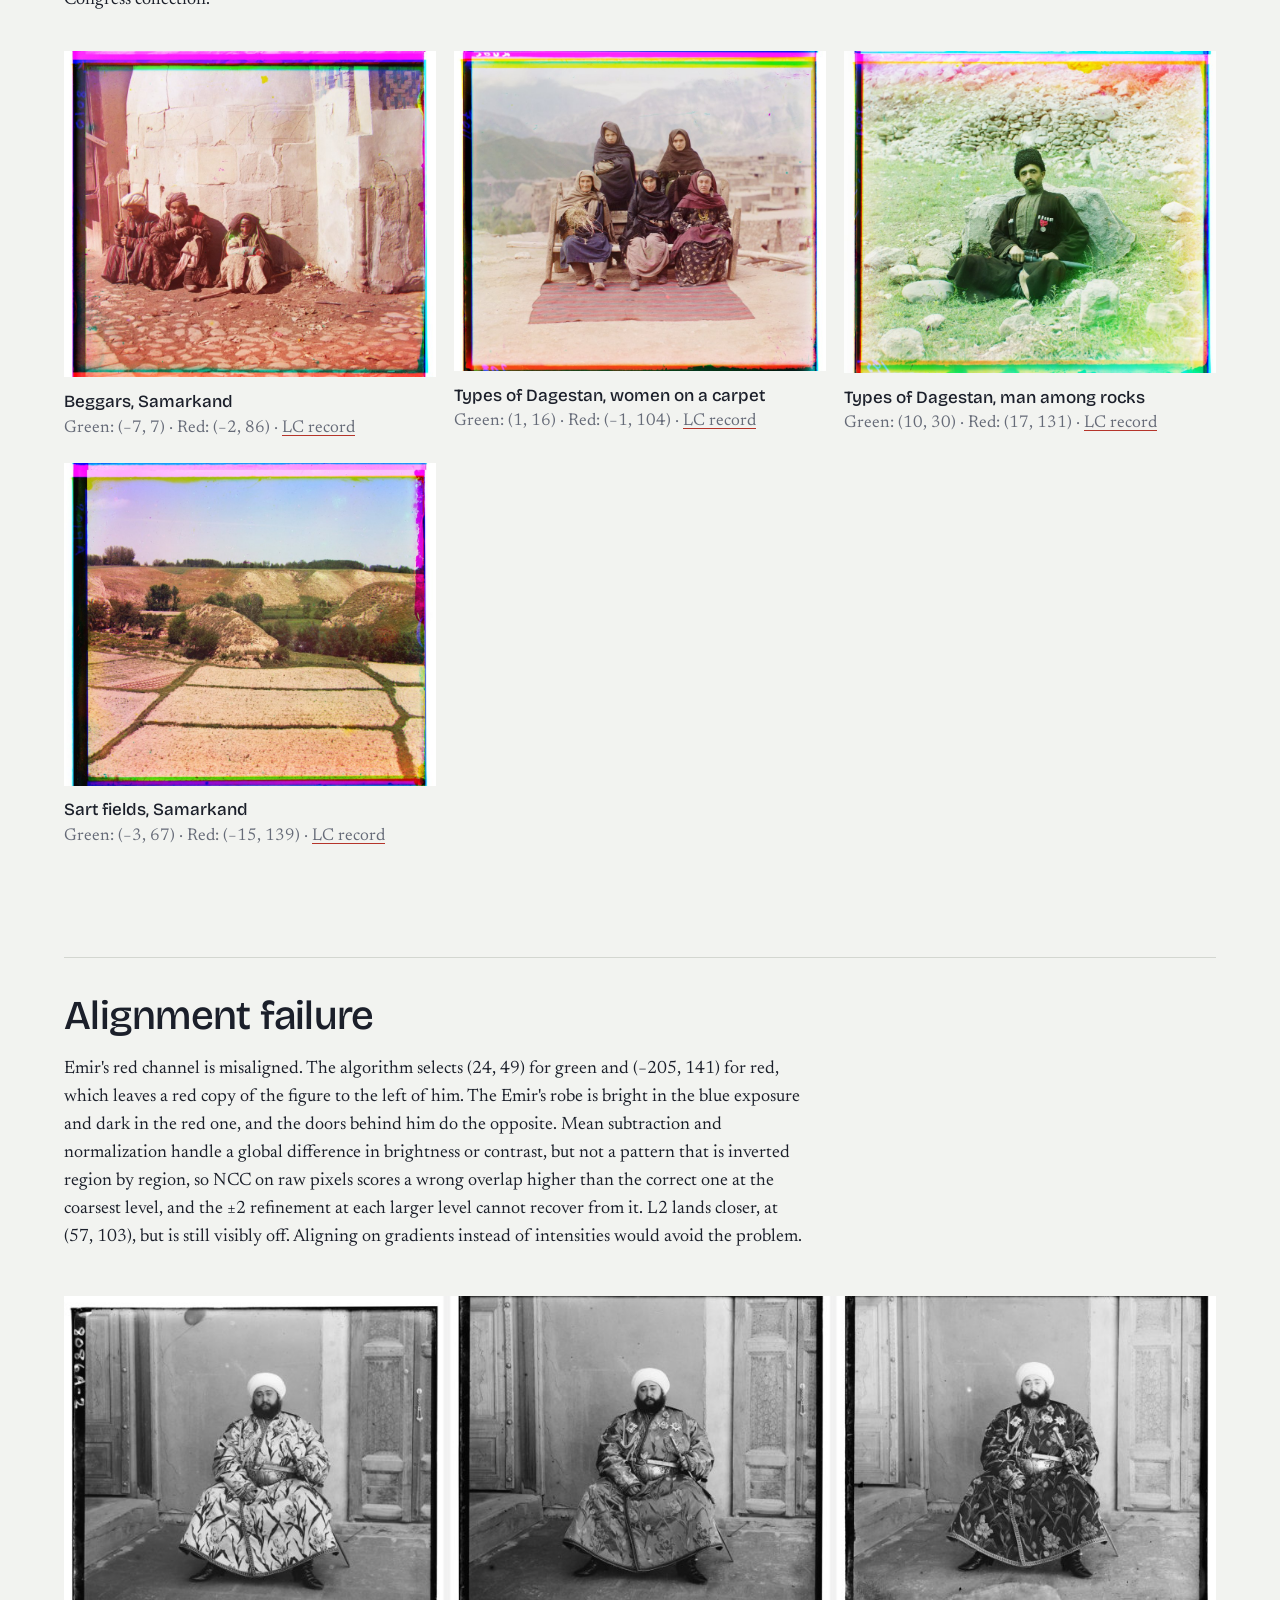
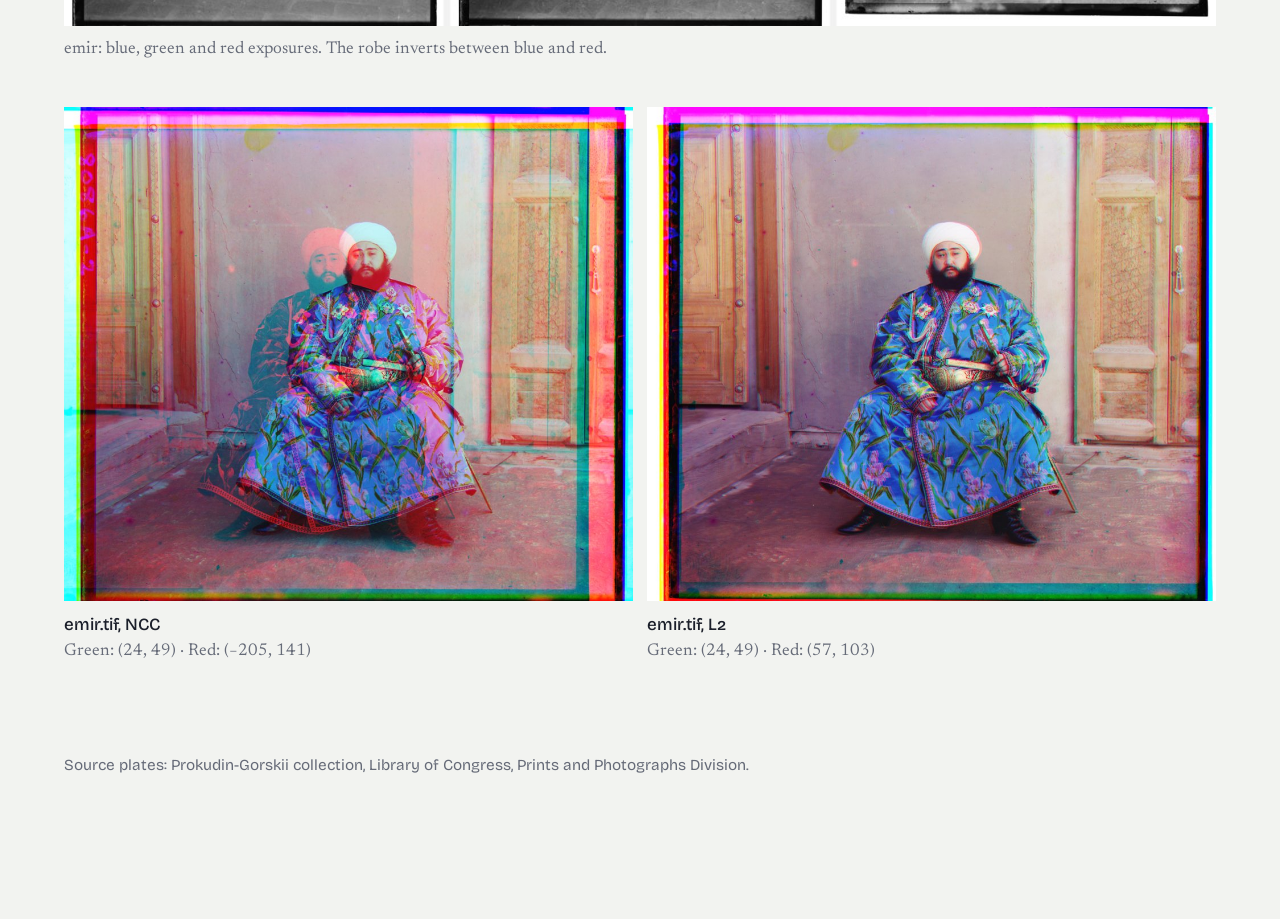
==== commit 9a2bd445: "Project 1 done" ====
--- a/1/index.html
+++ b/1/index.html
@@ -1,106 +1,116 @@
-<!DOCTYPE html>
+<!doctype html>
 <html lang="en">
 <head>
-  <meta charset="utf-8">
-  <meta name="viewport" content="width=device-width, initial-scale=1">
-  <title>Project 1: Becoming Friends with Your Camera — CS 180</title>
-  <meta name="description" content="Perspective, focal length, and the center of projection: a distorted selfie fixed by distance, a compressed facade, and a dolly zoom.">
-  <link rel="preconnect" href="https://fonts.googleapis.com">
-  <link rel="preconnect" href="https://fonts.gstatic.com" crossorigin>
-  <link href="https://fonts.googleapis.com/css2?family=Bricolage+Grotesque:opsz,wght@12..96,400;12..96,500;12..96,600&family=Newsreader:ital,opsz,wght@0,6..72,400;0,6..72,500;1,6..72,400&display=swap" rel="stylesheet">
-  <link rel="stylesheet" href="../style.css">
+<meta charset="utf-8">
+<meta name="viewport" content="width=device-width, initial-scale=1">
+<title>Project 1: Images of the Russian Empire — CS 180</title>
+<meta name="description" content="Aligning the three exposures of Prokudin-Gorskii glass plates with normalized cross-correlation, single-scale and through a Gaussian pyramid.">
+<link rel="preconnect" href="https://fonts.googleapis.com">
+<link rel="preconnect" href="https://fonts.gstatic.com" crossorigin>
+<link href="https://fonts.googleapis.com/css2?family=Bricolage+Grotesque:opsz,wght@12..96,400;12..96,500;12..96,600&family=Newsreader:ital,opsz,wght@0,6..72,400;0,6..72,500;1,6..72,400&display=swap" rel="stylesheet">
+<link rel="stylesheet" href="../style.css">
 </head>
 <body>
 <div class="wrap">
 
-  <nav class="nav">
-    <a href="../index.html">Dennis Vengerov</a>
-    <span>Fall 2026</span>
-  </nav>
+<nav class="nav">
+  <a href="../index.html">Dennis Vengerov</a>
+  <span>Fall 2026</span>
+</nav>
 
-  <header class="masthead">
-    <p class="kicker">Project 1</p>
-    <h1>Becoming friends with your camera</h1>
-    <p class="deck">Through these experiments I found that camera zoom has less impact on perspective than camera position.</p>
-    <p class="byline">Shot on iPhone, September 2026.</p>
-  </header>
+<header class="masthead">
+  <p class="kicker">Project 1</p>
+  <h1>Images of the Russian Empire</h1>
+  <p class="deck">Colorizing the Prokudin-Gorskii Photo Collection</p>
+</header>
 
-  <!-- ---------------------------------------------------------- -->
-  <section class="part" id="selfie">
-    <p class="part-label">Part 1</p>
-    <h2>Selfie: the wrong way vs. the right way</h2>
-    <p class="setup">Same face size, different distances.</p>
+<figure class="wide hero"><img src="./media/pipeline_cathedral.jpg" alt="The cathedral plate, its blue, green and red exposures, the channels stacked as scanned, and the aligned result"><figcaption class="cap"><p class="cap-note">One plate, its three exposures, the channels stacked as scanned, and aligned.</p></figcaption></figure>
 
-    <figure class="pair">
-      <figure>
-        <img src="./media/selfie-close.jpg" alt="Close-up selfie taken at arm's length: nose enlarged, face narrowed, ears hidden." width="1280" height="1600">
-        <div class="cap">
-          <p class="cap-title">Close, no zoom</p>
-          <p class="cap-note">Nose enlarged, ears hidden.</p>
-        </div>
-      </figure>
-      <figure>
-        <img src="./media/selfie-far.jpg" alt="Portrait taken from several feet away and zoomed in: natural proportions, ears visible." width="1280" height="1600">
-        <div class="cap">
-          <p class="cap-title">Far, zoomed in</p>
-          <p class="cap-note">True proportions.</p>
-        </div>
-      </figure>
-    </figure>
-  </section>
+<section class="part" id="ncc">
+  <h2>Normalized cross-correlation</h2>
+  <div class="text">
+    <p>To score a candidate shift I compare the interior of the shifted channel, <var>A</var>, with the interior of blue, <var>B</var>. I subtract each array's mean, <var>a</var> = <var>A</var> − mean(<var>A</var>) and <var>b</var> = <var>B</var> − mean(<var>B</var>), and compute</p>
+    <p class="formula">NCC = Σ <var>a<sub>i</sub></var> <var>b<sub>i</sub></var> / ( √Σ <var>a<sub>i</sub></var>² · √Σ <var>b<sub>i</sub></var>² )</p>
+    <p>where <var>i</var> runs over corresponding pixels. The numerator is the dot product of the two centered arrays and the denominator is the product of their lengths, so the score is the cosine of the angle between them and lies between −1 and 1. Subtracting the mean and dividing by the length make the score ignore differences in overall brightness and contrast between channels. If either array is constant its length is zero, and I return 0 for that candidate so it cannot win.</p>
+    <p>I also implemented the L2 distance,</p>
+    <p class="formula">L2 = √ Σ (<var>a<sub>i</sub></var> − <var>b<sub>i</sub></var>)²</p>
+    <p>where the shift with the smallest distance wins. It selects the same shifts as NCC, within one pixel, on every image except church and emir, where it fails, so all results below use NCC.</p>
+  </div>
+  <figure class="chart"><img src="./media/landscape_cathedral.png" alt="NCC score of every candidate shift for the cathedral red channel, peaking at (3, 12)" loading="lazy"><figcaption class="cap"><p class="cap-note">NCC for every shift of cathedral's red channel in ±15. Darker is higher; the peak is (3, 12).</p></figcaption></figure>
+</section>
 
-  <!-- ---------------------------------------------------------- -->
-  <section class="part" id="architecture">
-    <p class="part-label">Part 2</p>
-    <h2>Architectural perspective compression</h2>
-    <p class="setup">Same house, reversed procedure.</p>
+<section class="part" id="single">
+  <h2>Single-scale alignment</h2>
+  <div class="text">
+    <p>Each scan holds the blue, green and red exposures stacked top to bottom. I convert it to floats between 0 and 1, cut it into three equal-height arrays, keep blue fixed, and search for the shift that moves green, and separately red, onto it. At the original resolution I try every shift from −15 to +15 pixels in both directions, 31 × 31 = 961 candidates per channel. For each candidate I roll the whole moving channel, crop 10 percent from every side of both it and blue, and compute NCC on the two central regions. The margin keeps the plate's black and white borders out of the score, and it also discards the pixels that roll wraps from one edge to the other. The candidate with the highest score is the shift, written (dx, dy) for columns moved right and rows moved down. Each JPG scan takes under a second.</p>
+  </div>
+  <div class="gallery">
+    <figure><img src="./media/raw_cathedral.jpg" alt="cathedral with the three channels stacked as scanned" loading="lazy"><figcaption class="cap"><p class="cap-title">cathedral.jpg</p><p class="cap-note">As scanned</p></figcaption></figure>
+    <figure><img src="./media/raw_monastery.jpg" alt="monastery with the three channels stacked as scanned" loading="lazy"><figcaption class="cap"><p class="cap-title">monastery.jpg</p><p class="cap-note">As scanned</p></figcaption></figure>
+    <figure><img src="./media/raw_tobolsk.jpg" alt="tobolsk with the three channels stacked as scanned" loading="lazy"><figcaption class="cap"><p class="cap-title">tobolsk.jpg</p><p class="cap-note">As scanned</p></figcaption></figure>
+    <figure data-stem="cathedral" data-run="single"><img src="./media/single_cathedral.jpg" alt="cathedral after single-scale alignment"><figcaption class="cap"><p class="cap-title">cathedral.jpg</p><p class="cap-note">Green: (2, 5) · Red: (3, 12)</p></figcaption></figure>
+    <figure data-stem="monastery" data-run="single"><img src="./media/single_monastery.jpg" alt="monastery after single-scale alignment"><figcaption class="cap"><p class="cap-title">monastery.jpg</p><p class="cap-note">Green: (2, −3) · Red: (2, 3)</p></figcaption></figure>
+    <figure data-stem="tobolsk" data-run="single"><img src="./media/single_tobolsk.jpg" alt="tobolsk after single-scale alignment"><figcaption class="cap"><p class="cap-title">tobolsk.jpg</p><p class="cap-note">Green: (3, 3) · Red: (3, 6)</p></figcaption></figure>
+  </div>
+</section>
 
-    <figure class="pair">
-      <figure>
-        <img src="./media/house-far-zoom.jpg" alt="Victorian house photographed from far away with zoom: flattened facade, parallel verticals, neighboring building and power lines crowd in behind." width="1280" height="1600">
-        <div class="cap">
-          <p class="cap-title">Far away, zoomed in</p>
-          <p class="cap-note">Flattened, one depth.</p>
-        </div>
-      </figure>
-      <figure>
-        <img src="./media/house-close-wide.jpg" alt="Same house photographed up close with the wide lens: exaggerated depth, converging verticals, nothing visible behind." width="1280" height="1600">
-        <div class="cap">
-          <p class="cap-title">Up close, no zoom</p>
-          <p class="cap-note">Deep, verticals converge.</p>
-        </div>
-      </figure>
-    </figure>
-  </section>
+<section class="part" id="pyramid">
+  <h2>Pyramid alignment</h2>
+  <div class="text">
+    <p>The TIF scans are about 3200 × 3700 pixels per channel and their displacements exceed 100 pixels, so a single-scale window large enough to contain them would need tens of thousands of candidates, each scored over millions of pixels. Instead I search on a small version of the image and refine on larger ones.</p>
+    <p>To halve an image I blur it with a Gaussian of σ = 1 pixel, built by hand as a seven-tap kernel and applied as two separable one-dimensional passes, then keep every other row and column. The blur removes the detail the smaller grid cannot represent, so it does not turn into false structure. The alignment function halves both channels recursively until the smaller side is below 300 pixels, about 200 pixels for the TIFs, and runs the ±15 single-scale search there. Each level above doubles the shift found below, since one pixel there is two pixels here, and searches ±2 around that estimate, 25 candidates, to correct rounding. The final shift is applied to the original green and red arrays. The same limits, ±15 at the coarsest level and ±2 above, are used for every image, and a TIF takes three to four seconds.</p>
+  </div>
+  <figure class="wide"><img src="./media/alias_wharf.jpg" alt="Wharf at one sixteenth scale: naive subsampling on the left, Gaussian downsampling on the right" loading="lazy"><figcaption class="cap"><p class="cap-note">wharf at 1/16 scale, shown 3× enlarged. Left: every other pixel kept. Right: Gaussian blur, then every other pixel.</p></figcaption></figure>
+  <figure class="wide"><img src="./media/levels_church.jpg" alt="The church blue channel at five pyramid levels, drawn at their true relative sizes" loading="lazy"><figcaption class="cap"><p class="cap-note">The five levels for church at their true relative sizes, 3202 × 3634 down to 201 × 228.</p></figcaption></figure>
+  <div class="pair natural">
+    <figure><img src="./media/raw_harvesters.jpg" alt="harvesters with channels stacked as scanned" loading="lazy"><figcaption class="cap"><p class="cap-title">harvesters.tif</p><p class="cap-note">As scanned; red is 124 rows off</p></figcaption></figure>
+    <figure><img src="./media/pyr_harvesters.jpg" alt="harvesters after pyramid alignment" loading="lazy"><figcaption class="cap"><p class="cap-title">harvesters.tif</p><p class="cap-note">Aligned · Green: (17, 60) · Red: (13, 124)</p></figcaption></figure>
+  </div>
+  <div class="gallery">
+    <figure data-stem="cathedral"><img src="./media/pyr_cathedral.jpg" alt="cathedral after pyramid alignment" loading="lazy"><figcaption class="cap"><p class="cap-title">cathedral.jpg</p><p class="cap-note">Green: (2, 5) · Red: (3, 12)</p></figcaption></figure>
+    <figure data-stem="church"><img src="./media/pyr_church.jpg" alt="church after pyramid alignment" loading="lazy"><figcaption class="cap"><p class="cap-title">church.tif</p><p class="cap-note">Green: (4, 25) · Red: (−4, 58)</p></figcaption></figure>
+    <figure data-stem="harvesters"><img src="./media/pyr_harvesters.jpg" alt="harvesters after pyramid alignment" loading="lazy"><figcaption class="cap"><p class="cap-title">harvesters.tif</p><p class="cap-note">Green: (17, 60) · Red: (13, 124)</p></figcaption></figure>
+    <figure data-stem="icon"><img src="./media/pyr_icon.jpg" alt="icon after pyramid alignment" loading="lazy"><figcaption class="cap"><p class="cap-title">icon.tif</p><p class="cap-note">Green: (17, 41) · Red: (23, 89)</p></figcaption></figure>
+    <figure data-stem="ilemselga"><img src="./media/pyr_ilemselga.jpg" alt="ilemselga after pyramid alignment" loading="lazy"><figcaption class="cap"><p class="cap-title">ilemselga.tif</p><p class="cap-note">Green: (7, 40) · Red: (11, 130)</p></figcaption></figure>
+    <figure data-stem="melons"><img src="./media/pyr_melons.jpg" alt="melons after pyramid alignment" loading="lazy"><figcaption class="cap"><p class="cap-title">melons.tif</p><p class="cap-note">Green: (11, 82) · Red: (13, 178)</p></figcaption></figure>
+    <figure data-stem="monastery"><img src="./media/pyr_monastery.jpg" alt="monastery after pyramid alignment" loading="lazy"><figcaption class="cap"><p class="cap-title">monastery.jpg</p><p class="cap-note">Green: (2, −3) · Red: (2, 3)</p></figcaption></figure>
+    <figure data-stem="religous_painting"><img src="./media/pyr_religous_painting.jpg" alt="religious painting after pyramid alignment" loading="lazy"><figcaption class="cap"><p class="cap-title">religous_painting.tif</p><p class="cap-note">Green: (3, 28) · Red: (7, 68)</p></figcaption></figure>
+    <figure data-stem="self_portrait"><img src="./media/pyr_self_portrait.jpg" alt="self portrait after pyramid alignment" loading="lazy"><figcaption class="cap"><p class="cap-title">self_portrait.tif</p><p class="cap-note">Green: (29, 79) · Red: (37, 176)</p></figcaption></figure>
+    <figure data-stem="siren"><img src="./media/pyr_siren.jpg" alt="siren after pyramid alignment" loading="lazy"><figcaption class="cap"><p class="cap-title">siren.tif</p><p class="cap-note">Green: (−6, 49) · Red: (−25, 96)</p></figcaption></figure>
+    <figure data-stem="three_generations"><img src="./media/pyr_three_generations.jpg" alt="three generations after pyramid alignment" loading="lazy"><figcaption class="cap"><p class="cap-title">three_generations.tif</p><p class="cap-note">Green: (14, 53) · Red: (11, 112)</p></figcaption></figure>
+    <figure data-stem="tobolsk"><img src="./media/pyr_tobolsk.jpg" alt="tobolsk after pyramid alignment" loading="lazy"><figcaption class="cap"><p class="cap-title">tobolsk.jpg</p><p class="cap-note">Green: (3, 3) · Red: (3, 6)</p></figcaption></figure>
+    <figure data-stem="wharf"><img src="./media/pyr_wharf.jpg" alt="wharf after pyramid alignment" loading="lazy"><figcaption class="cap"><p class="cap-title">wharf.tif</p><p class="cap-note">Green: (−7, 15) · Red: (−16, 83)</p></figcaption></figure>
+  </div>
+</section>
 
-  <!-- ---------------------------------------------------------- -->
-  <section class="part" id="dolly-zoom">
-    <p class="part-label">Part 3</p>
-    <h2>The dolly zoom</h2>
-    <p class="setup">Six stills: step back, zoom in.</p>
+<section class="part" id="extras">
+  <h2>Additional images</h2>
+  <div class="text">
+    <p>I ran the same algorithm with the same parameters on four more plates from the Library of Congress collection.</p>
+  </div>
+  <div class="gallery">
+    <figure data-stem="beggars"><img src="./media/pyr_beggars.jpg" alt="Beggars, Samarkand, after pyramid alignment" loading="lazy"><figcaption class="cap"><p class="cap-title">Beggars, Samarkand</p><p class="cap-note">Green: (−7, 7) · Red: (−2, 86) · <a href="https://www.loc.gov/item/2018680243/">LC record</a></p></figcaption></figure>
+    <figure data-stem="dagestan_women"><img src="./media/pyr_dagestan_women.jpg" alt="Types of Dagestan, women on a carpet, after pyramid alignment" loading="lazy"><figcaption class="cap"><p class="cap-title">Types of Dagestan, women on a carpet</p><p class="cap-note">Green: (1, 16) · Red: (−1, 104) · <a href="https://www.loc.gov/item/2018679952/">LC record</a></p></figcaption></figure>
+    <figure data-stem="dagestan_man"><img src="./media/pyr_dagestan_man.jpg" alt="Types of Dagestan, man among rocks, after pyramid alignment" loading="lazy"><figcaption class="cap"><p class="cap-title">Types of Dagestan, man among rocks</p><p class="cap-note">Green: (10, 30) · Red: (17, 131) · <a href="https://www.loc.gov/item/2018679950/">LC record</a></p></figcaption></figure>
+    <figure data-stem="sart_fields"><img src="./media/pyr_sart_fields.jpg" alt="Sart fields, Samarkand, after pyramid alignment" loading="lazy"><figcaption class="cap"><p class="cap-title">Sart fields, Samarkand</p><p class="cap-note">Green: (−3, 67) · Red: (−15, 139) · <a href="https://www.loc.gov/item/2018680109/">LC record</a></p></figcaption></figure>
+  </div>
+</section>
 
-    <figure class="motion">
-      <figure class="gif">
-        <img src="./media/dolly.gif" alt="Animated dolly zoom: a plush succulent stays the same size while the wall and window behind it close in." width="640" height="800">
-        <div class="cap">
-          <p class="cap-title">Dolly zoom, looping</p>
-          <p class="cap-note">Pot stays, room moves.</p>
-        </div>
-      </figure>
-      <div class="strip">
-        <figure><img src="./media/dolly-01.jpg" alt="Dolly zoom frame 1: closest and widest." width="1200" height="1500"><figcaption>1, closest</figcaption></figure>
-        <figure><img src="./media/dolly-02.jpg" alt="Dolly zoom frame 2." width="1200" height="1500"><figcaption>2</figcaption></figure>
-        <figure><img src="./media/dolly-03.jpg" alt="Dolly zoom frame 3." width="1200" height="1500"><figcaption>3</figcaption></figure>
-        <figure><img src="./media/dolly-04.jpg" alt="Dolly zoom frame 4." width="1200" height="1500"><figcaption>4</figcaption></figure>
-        <figure><img src="./media/dolly-05.jpg" alt="Dolly zoom frame 5." width="1200" height="1500"><figcaption>5</figcaption></figure>
-        <figure><img src="./media/dolly-06.jpg" alt="Dolly zoom frame 6: farthest and most zoomed." width="1200" height="1500"><figcaption>6, farthest</figcaption></figure>
-      </div>
-    </figure>
-  </section>
+<section class="part" id="failure">
+  <h2>Alignment failure</h2>
+  <div class="text">
+    <p>Emir's red channel is misaligned. The algorithm selects (24, 49) for green and (−205, 141) for red, which leaves a red copy of the figure to the left of him. The Emir's robe is bright in the blue exposure and dark in the red one, and the doors behind him do the opposite. Mean subtraction and normalization handle a global difference in brightness or contrast, but not a pattern that is inverted region by region, so NCC on raw pixels scores a wrong overlap higher than the correct one at the coarsest level, and the ±2 refinement at each larger level cannot recover from it. L2 lands closer, at (57, 103), but is still visibly off. Aligning on gradients instead of intensities would avoid the problem.</p>
+  </div>
+  <figure class="wide"><img src="./media/channels_emir.jpg" alt="The blue, green and red exposures of the emir plate; the robe is bright in blue and dark in red" loading="lazy"><figcaption class="cap"><p class="cap-note">emir: blue, green and red exposures. The robe inverts between blue and red.</p></figcaption></figure>
+  <div class="pair natural">
+    <figure data-stem="emir"><img src="./media/pyr_emir.jpg" alt="emir aligned with NCC, red channel misaligned" loading="lazy"><figcaption class="cap"><p class="cap-title">emir.tif, NCC</p><p class="cap-note">Green: (24, 49) · Red: (−205, 141)</p></figcaption></figure>
+    <figure><img src="./media/pyr_emir_ssd.jpg" alt="emir aligned with L2, close but visibly off" loading="lazy"><figcaption class="cap"><p class="cap-title">emir.tif, L2</p><p class="cap-note">Green: (24, 49) · Red: (57, 103)</p></figcaption></figure>
+  </div>
+</section>
 
-  <footer>
-    <a href="../index.html">All projects</a>
-  </footer>
+<footer>
+  <p>Source plates: Prokudin-Gorskii collection, Library of Congress, Prints and Photographs Division.</p>
+</footer>
 
 </div>
 </body>
--- a/style.css
+++ b/style.css
@@ -304,3 +304,28 @@
   a { text-decoration: none; color: inherit; }
   footer { margin-top: 2rem; }
 }
+
+/* ---- Project 1: result gallery and formula ---- */
+.wide { margin: 2.5rem 0 0; }
+.wide.hero { margin-top: 3.5rem; }
+.chart { max-width: 34rem; margin: 2rem 0 0; }
+.pair.natural { margin: 2.5rem 0 0; }
+.pair.natural img { aspect-ratio: auto; object-fit: contain; }
+.gallery {
+  display: grid;
+  grid-template-columns: repeat(3, 1fr);
+  gap: 1.25rem 1rem;
+  margin: 2rem 0 0;
+}
+.formula {
+  font-size: 1.05rem;
+  margin: 0.6rem 0 1.2rem 1.5rem;
+}
+var { font-style: italic; }
+@media (max-width: 760px) {
+  .gallery { grid-template-columns: repeat(2, 1fr); gap: 1rem 0.75rem; }
+}
+@media print {
+  .gallery { grid-template-columns: repeat(3, 1fr); }
+  .gallery figure { break-inside: avoid; }
+}
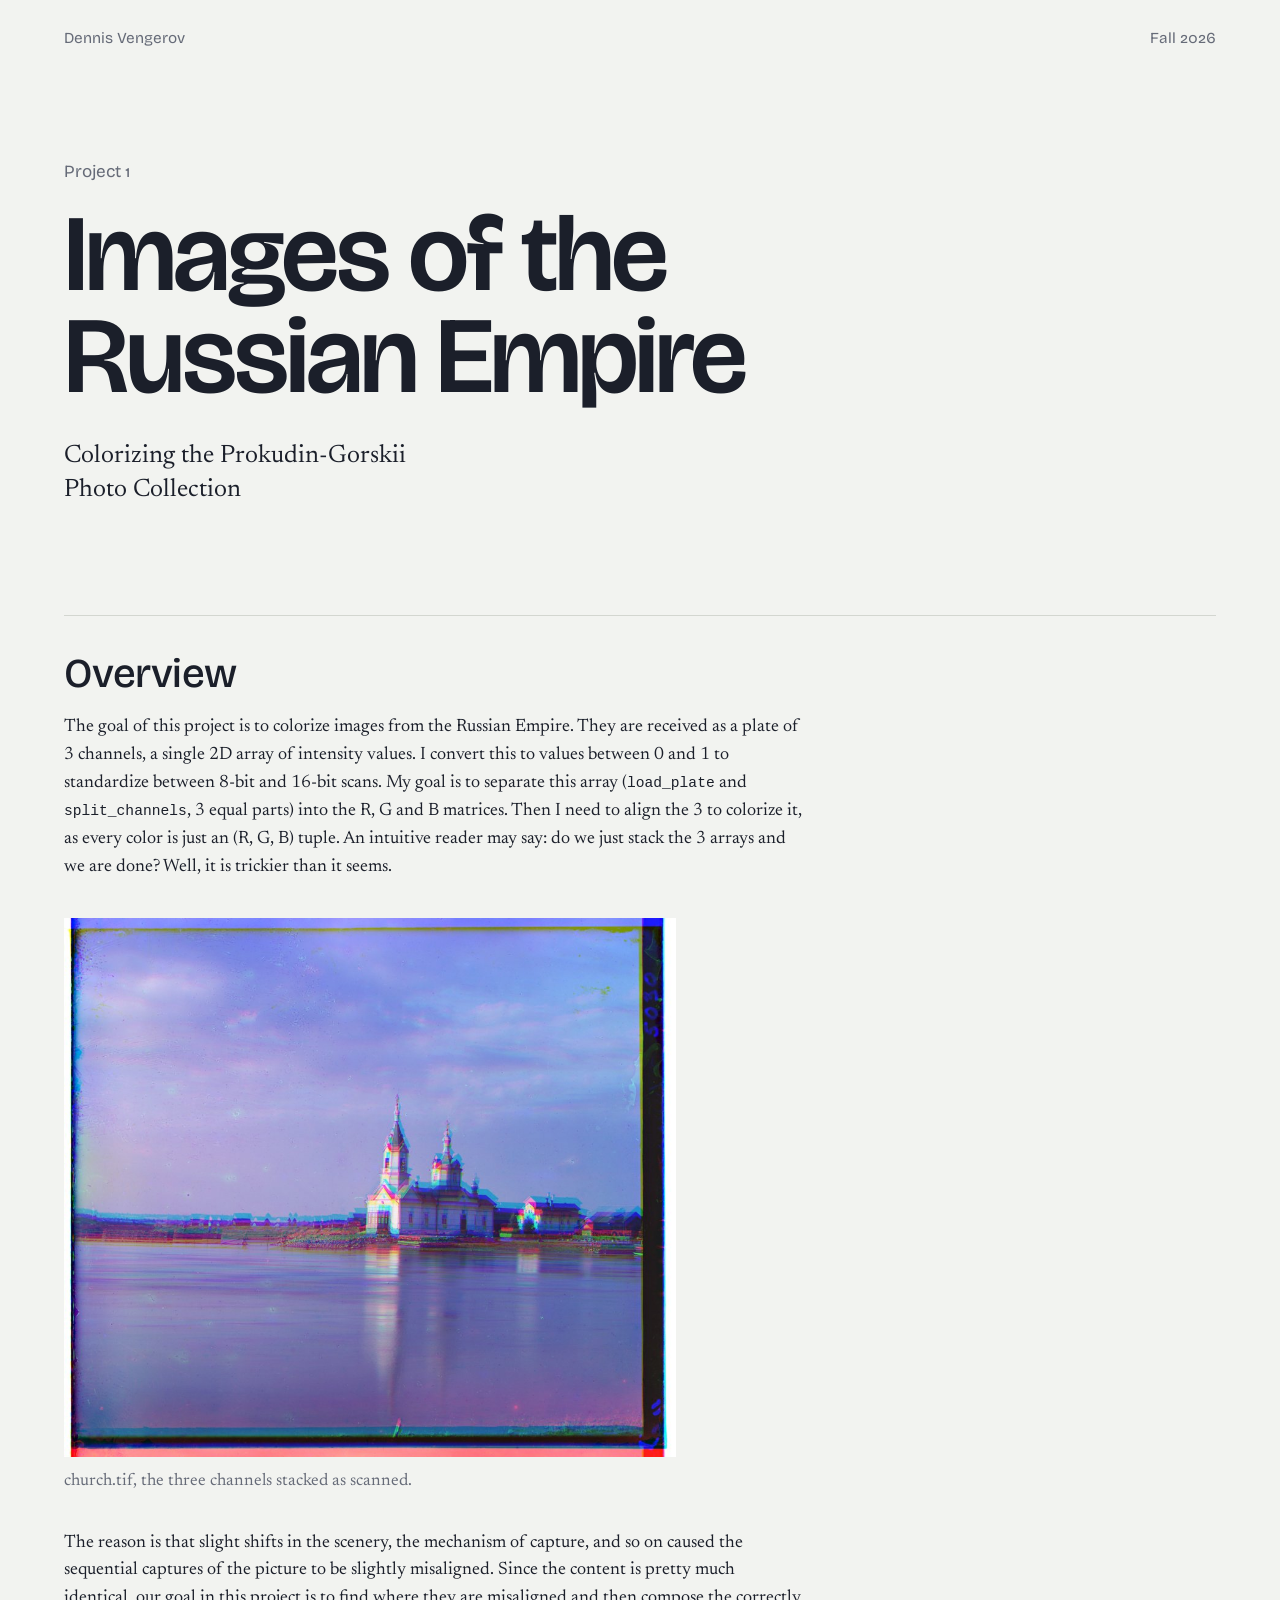
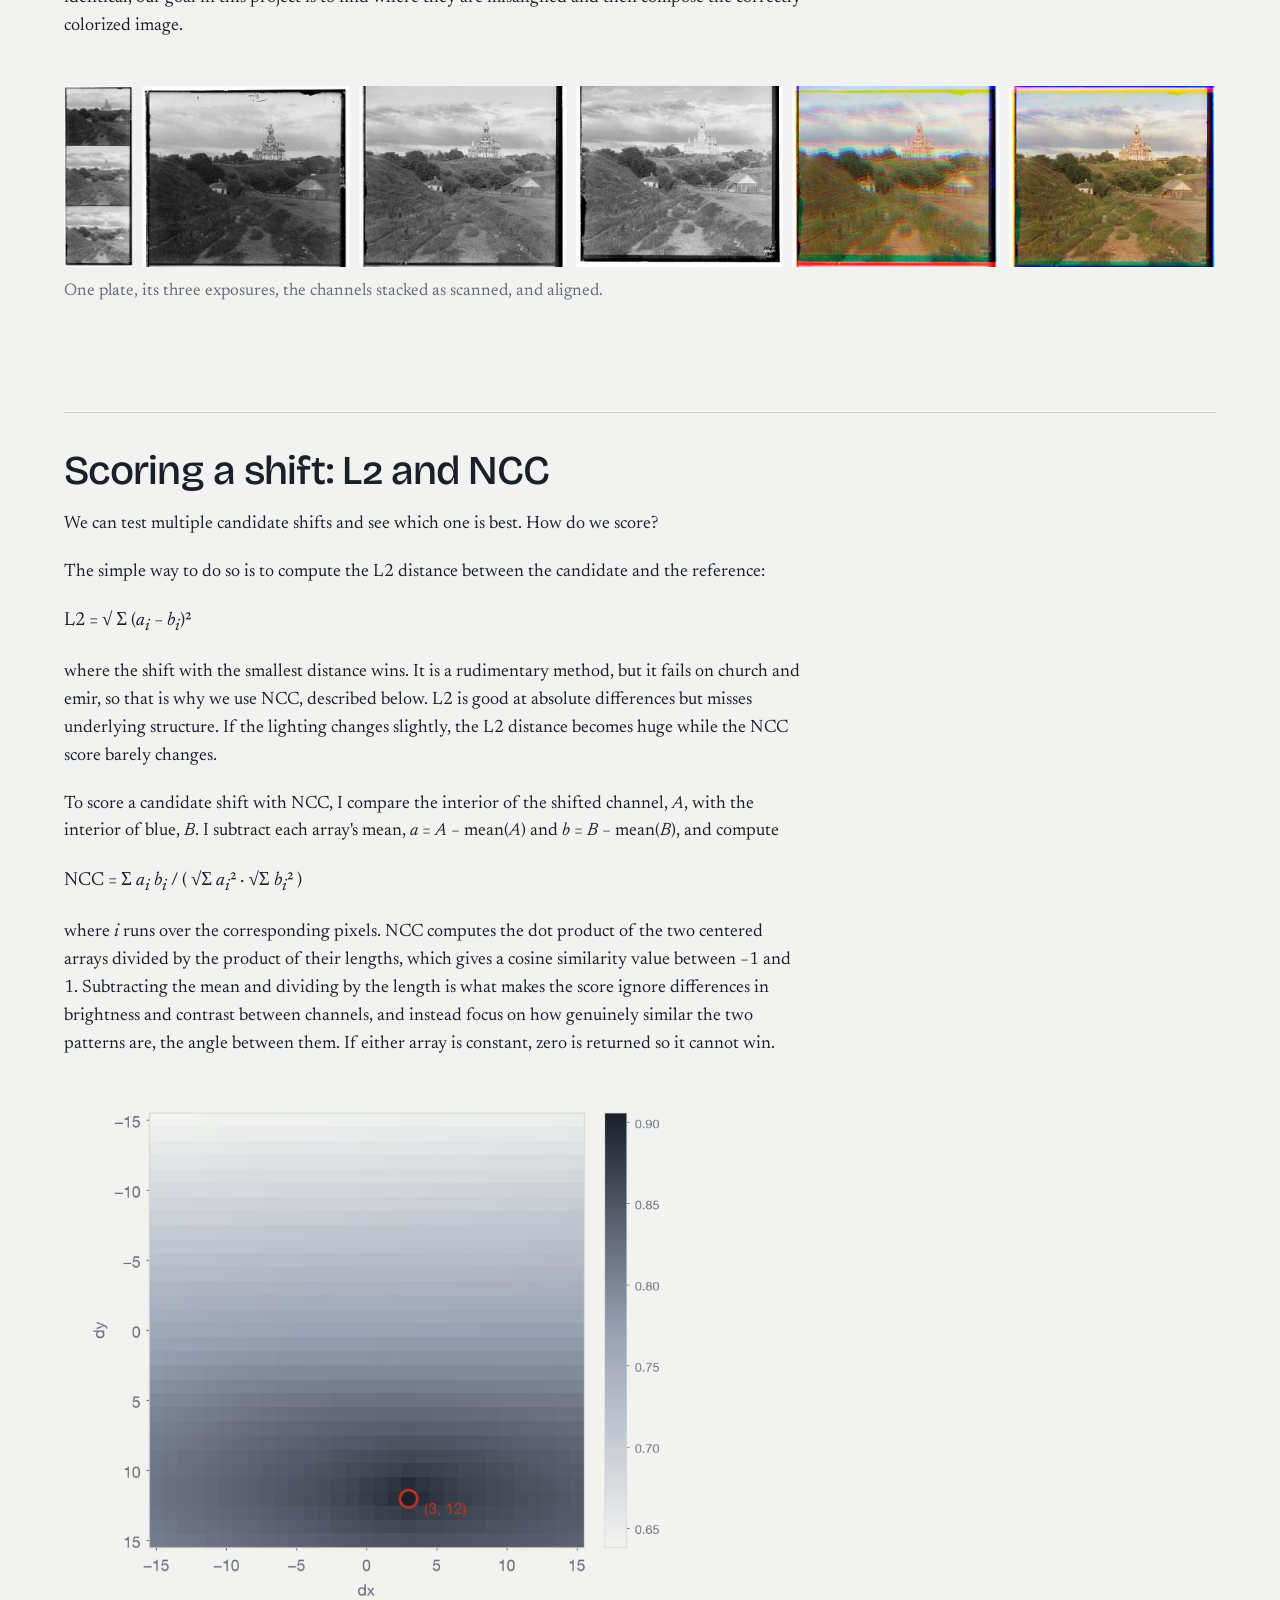
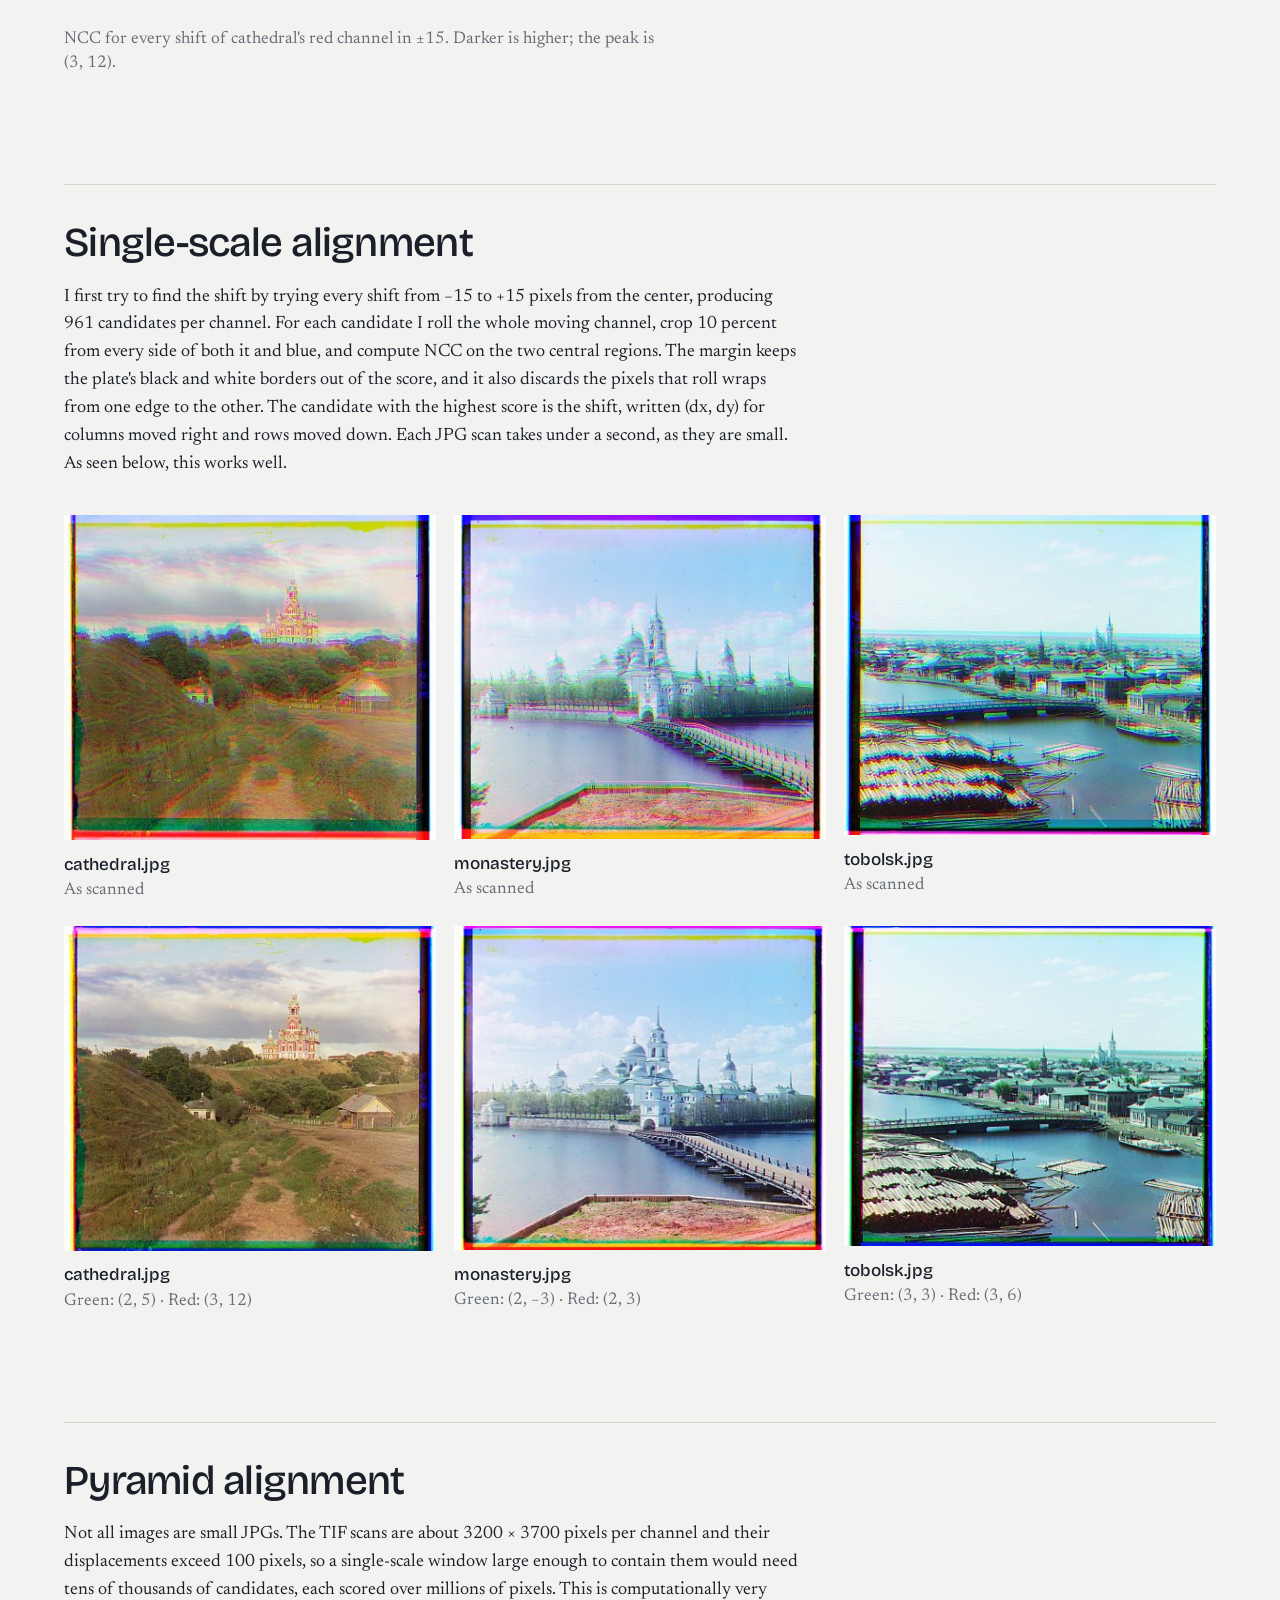
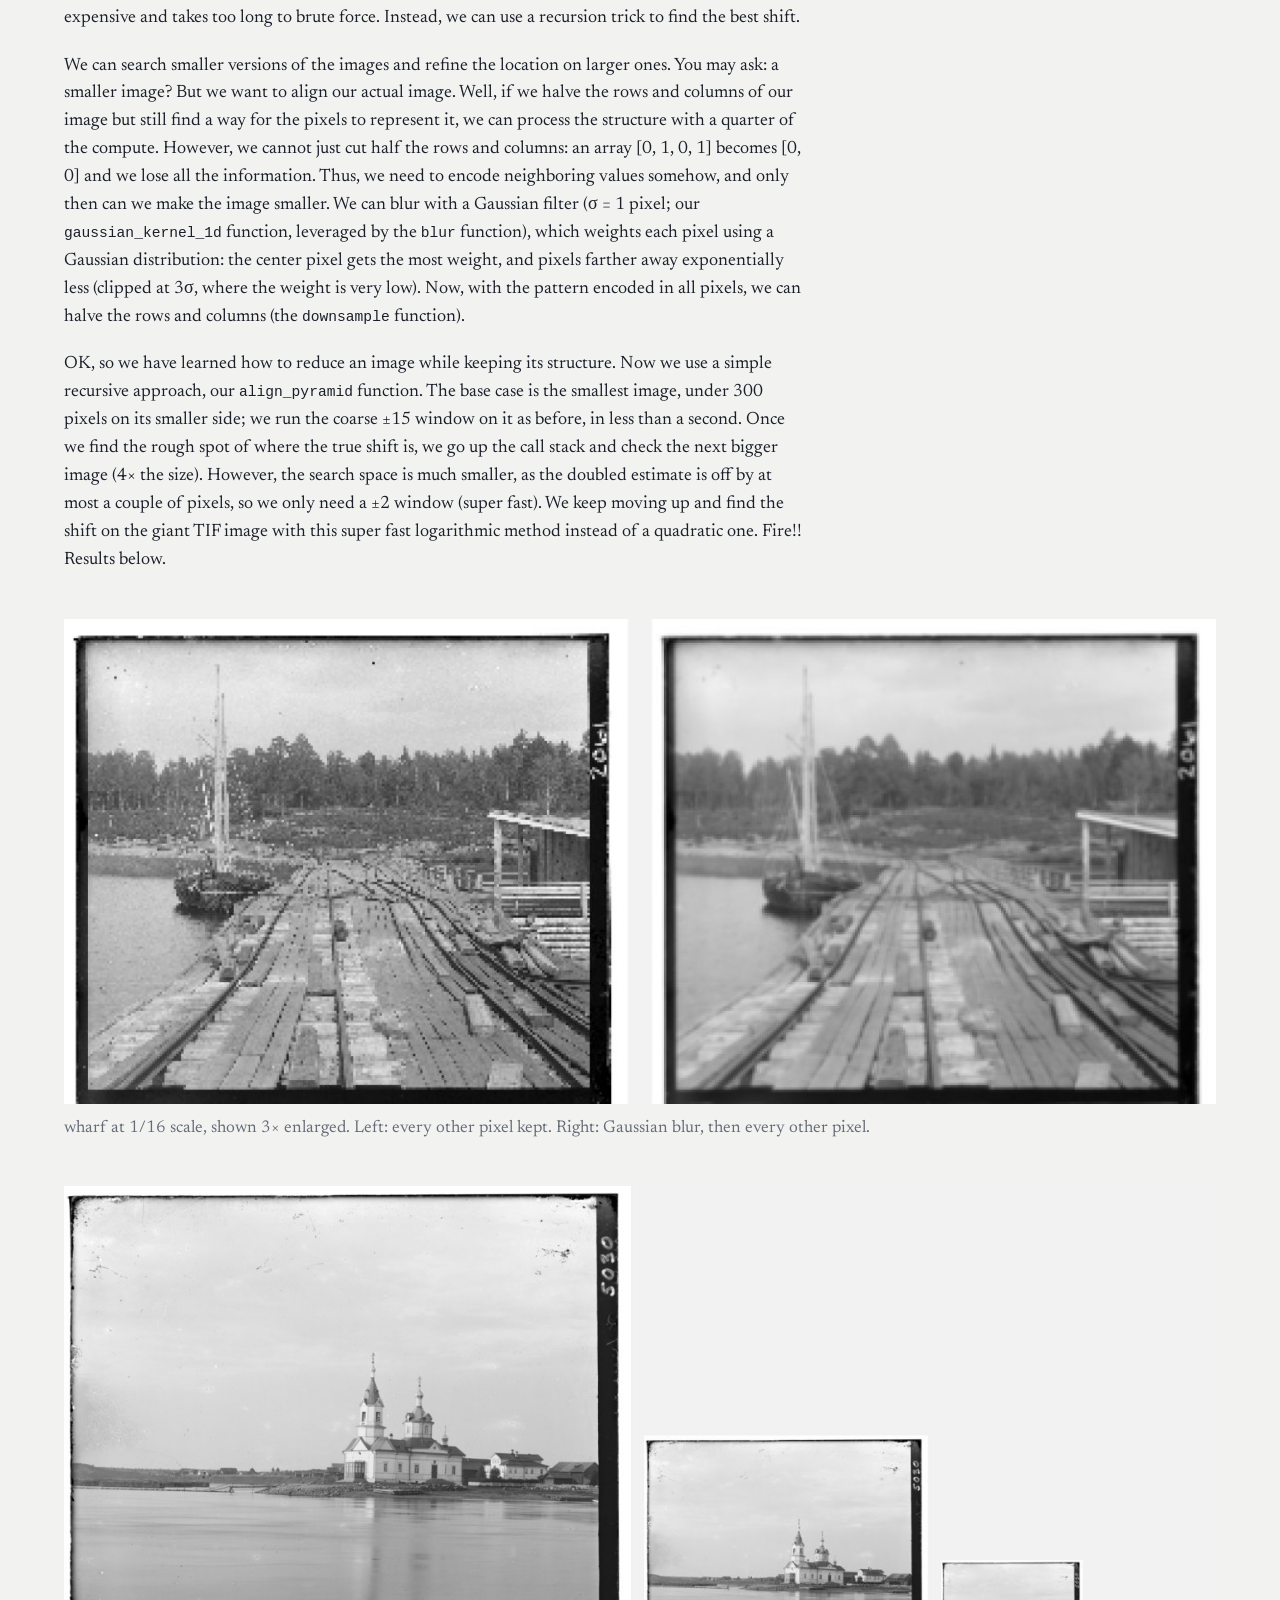
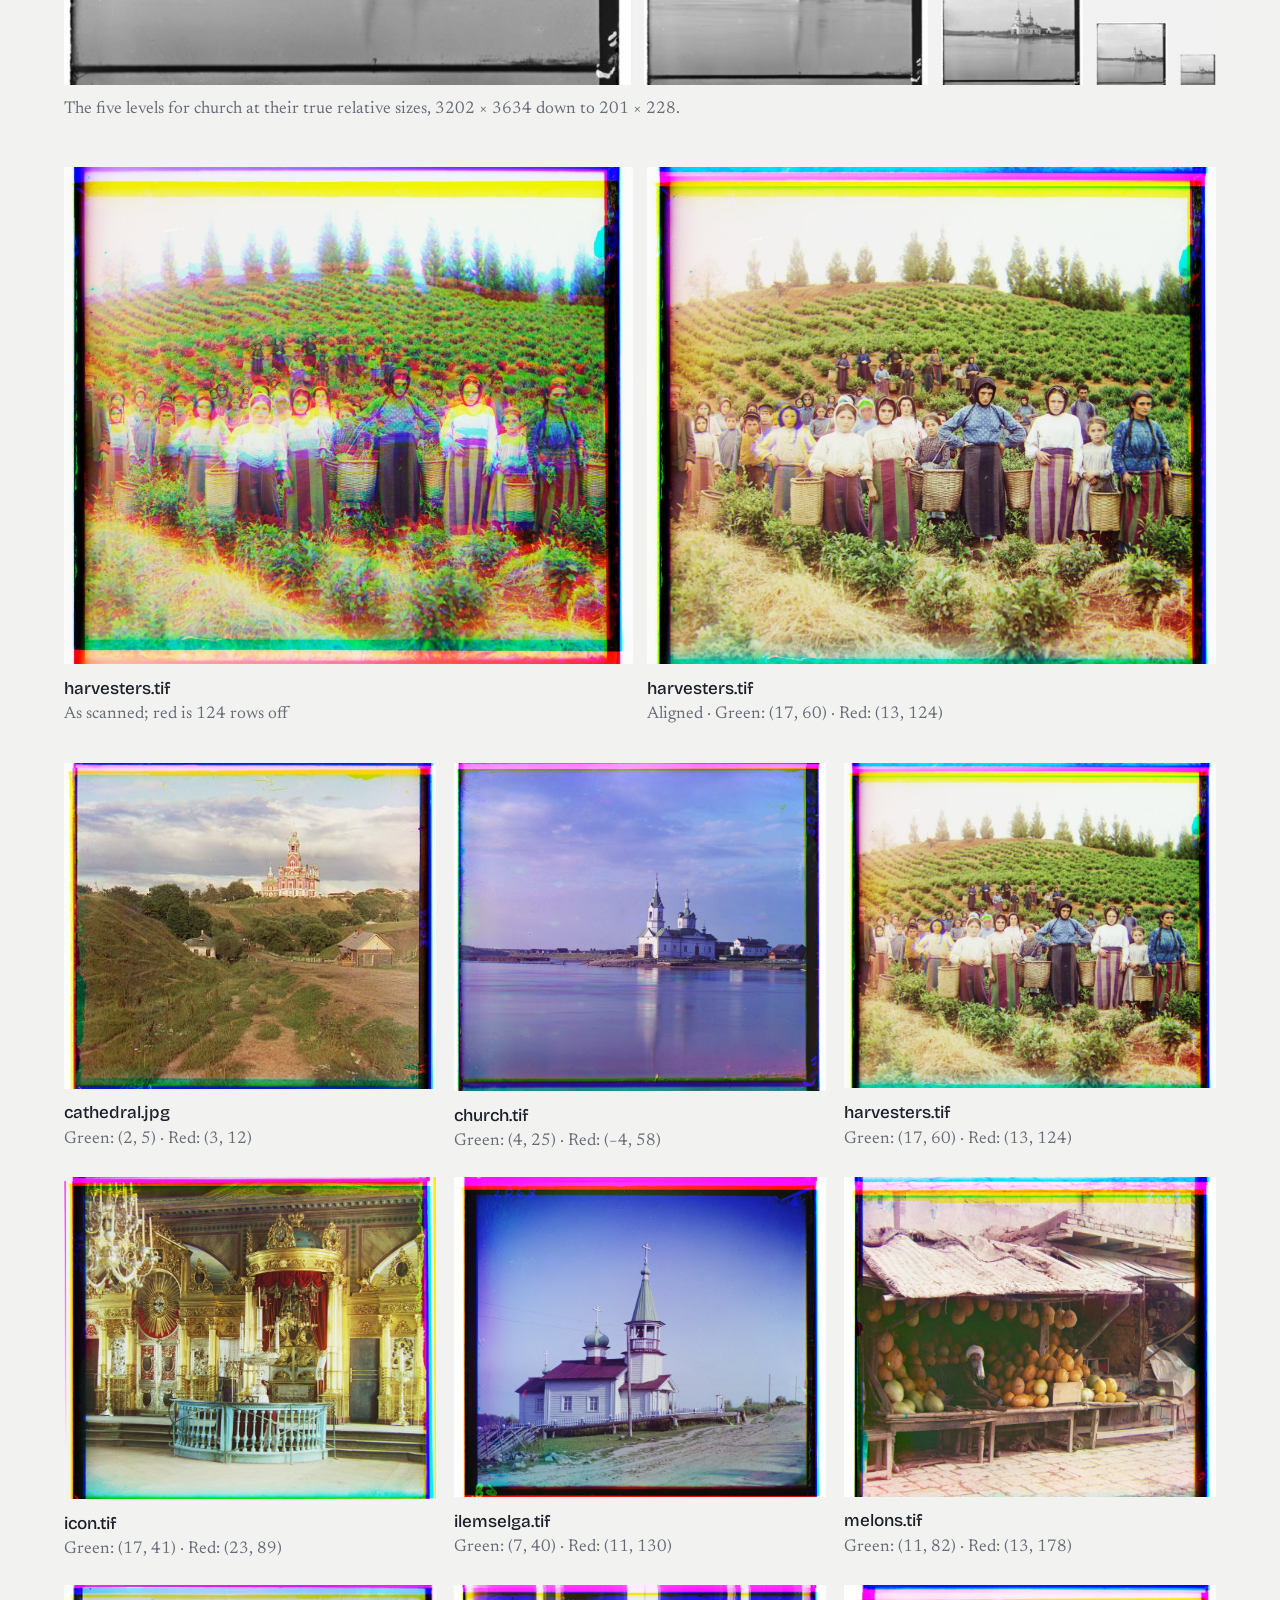
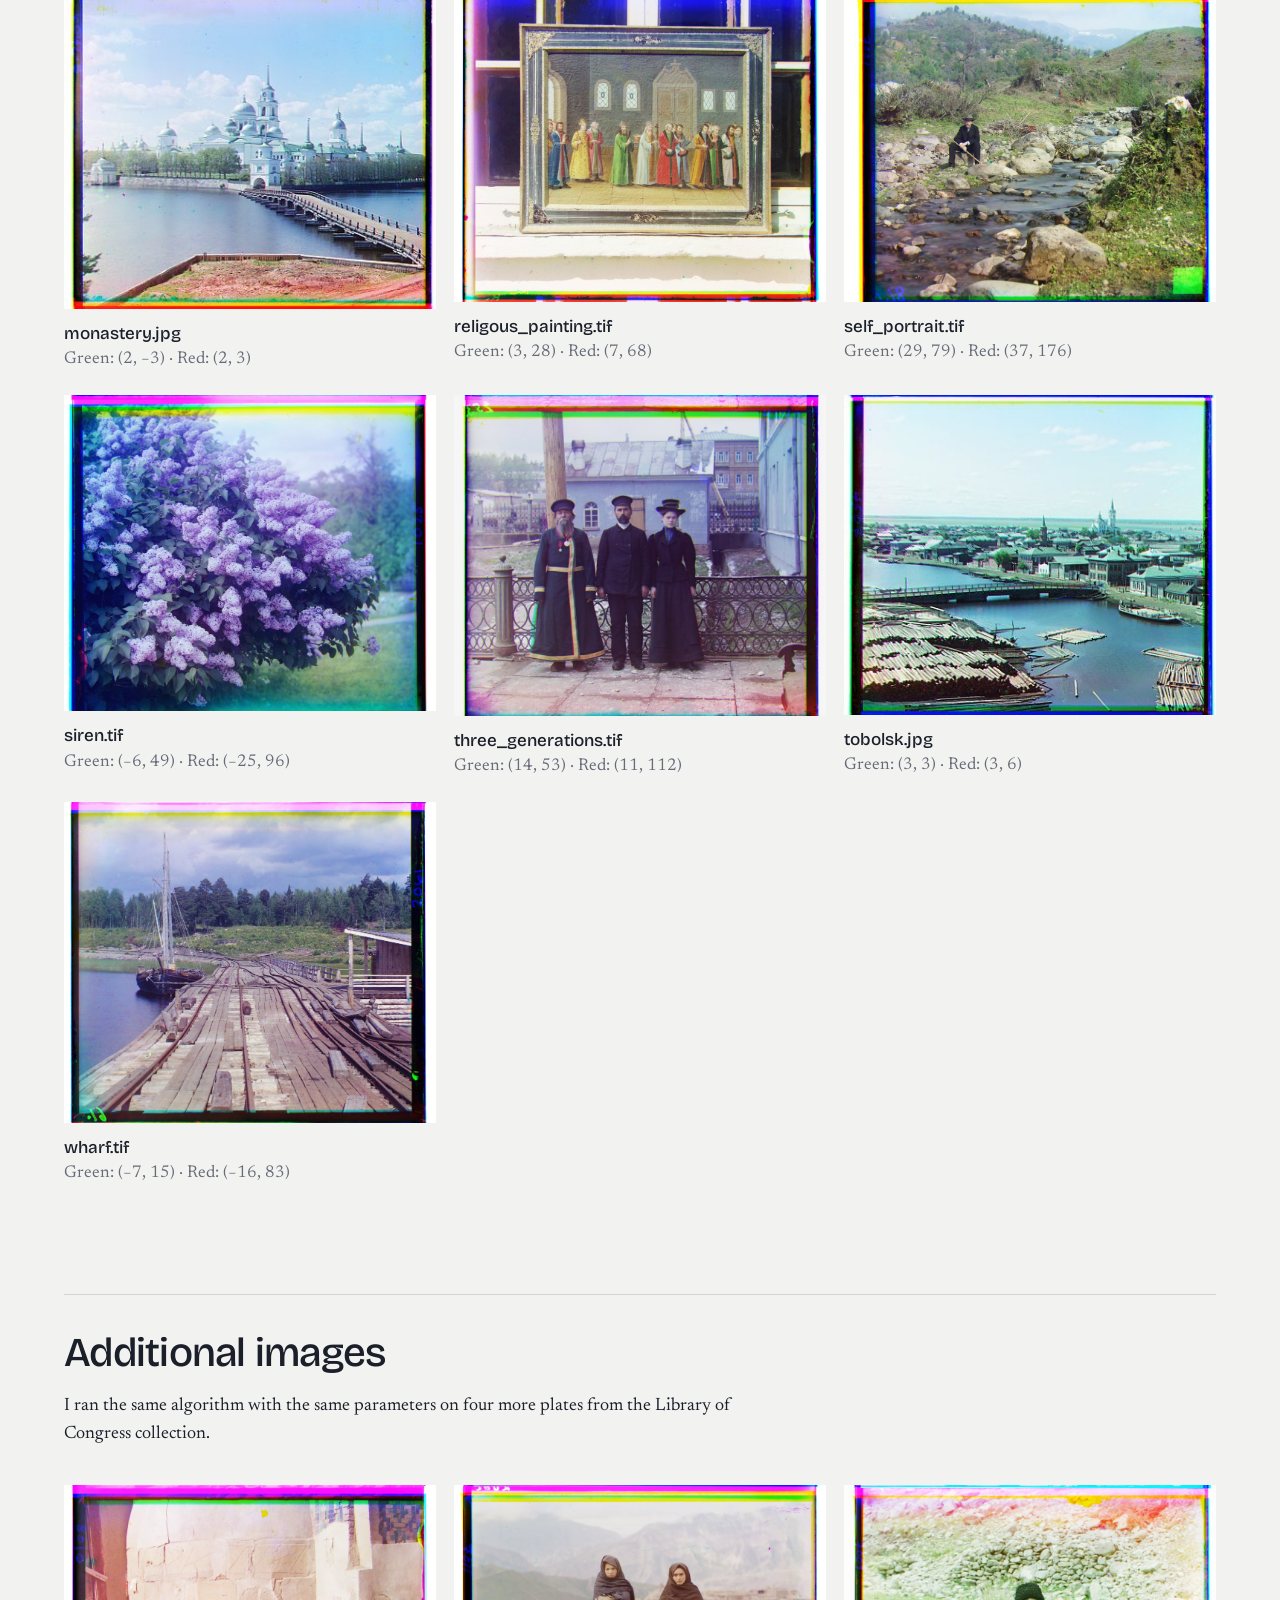
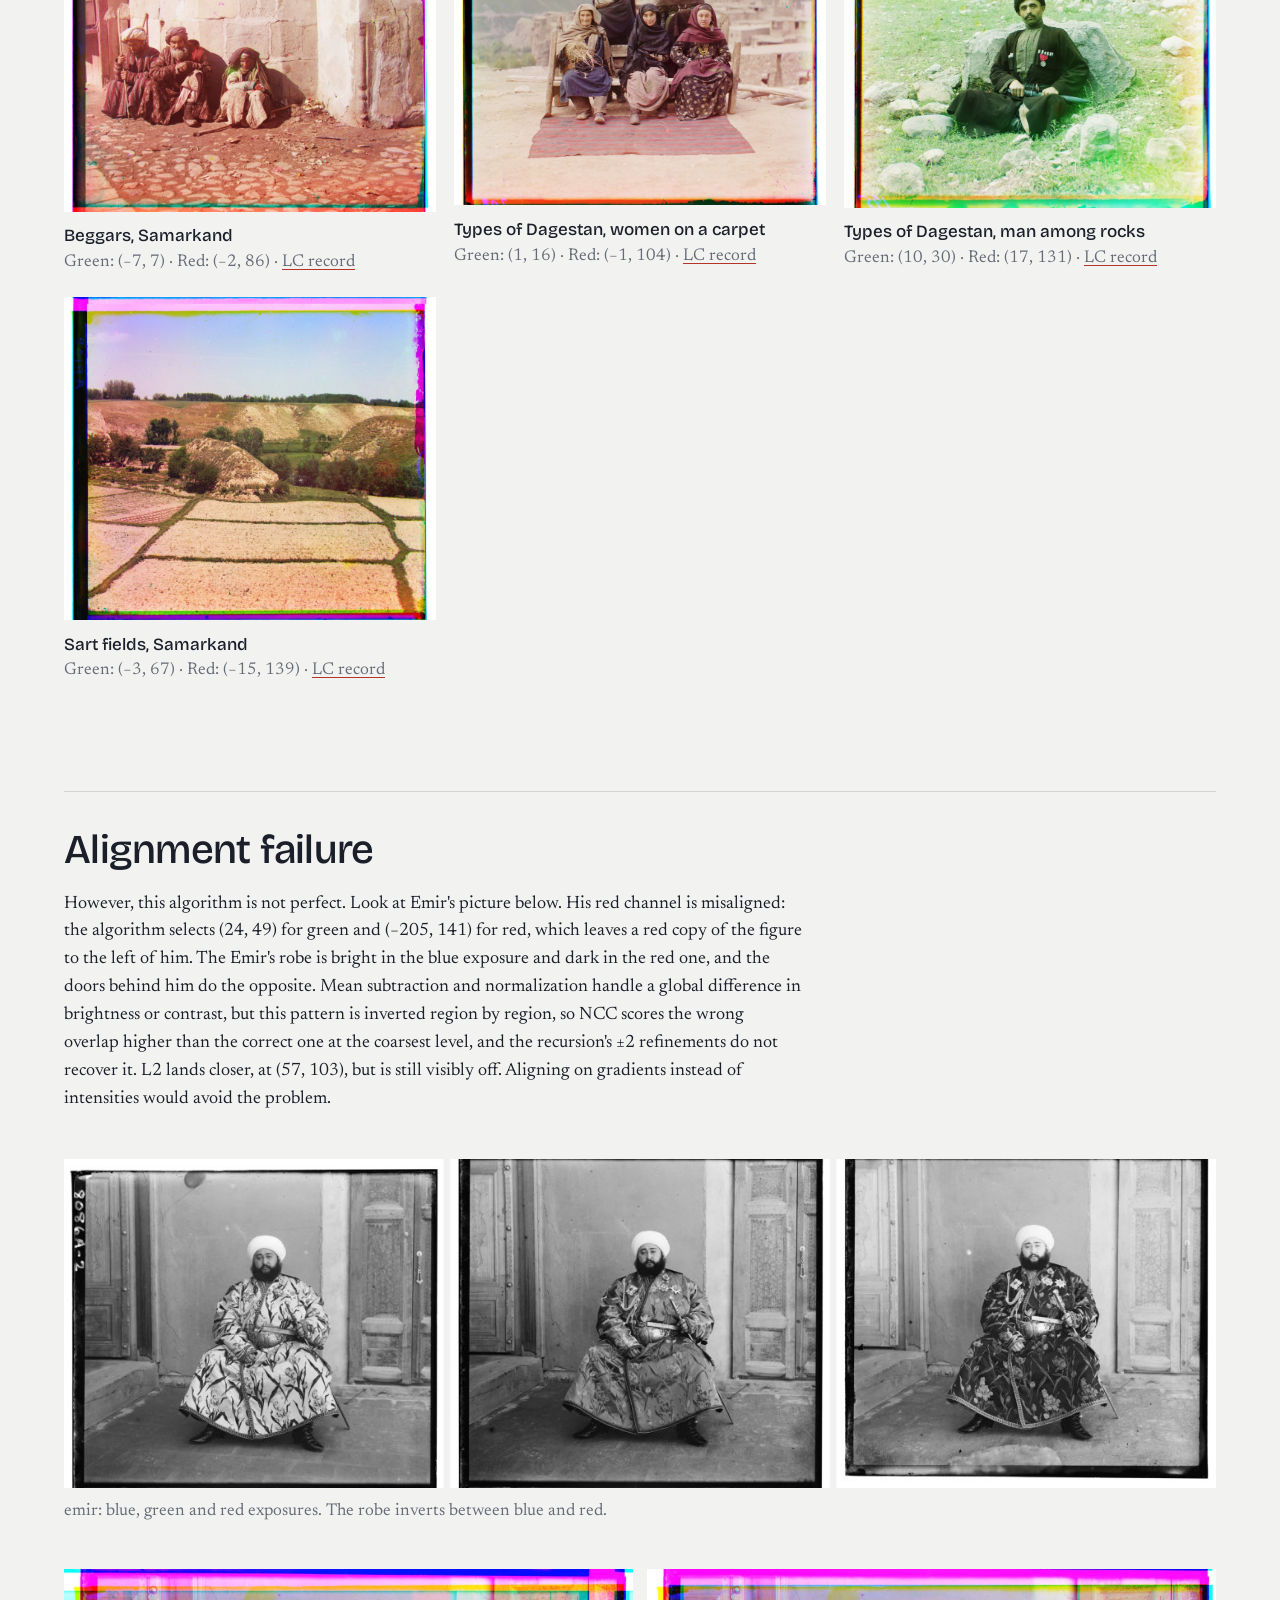
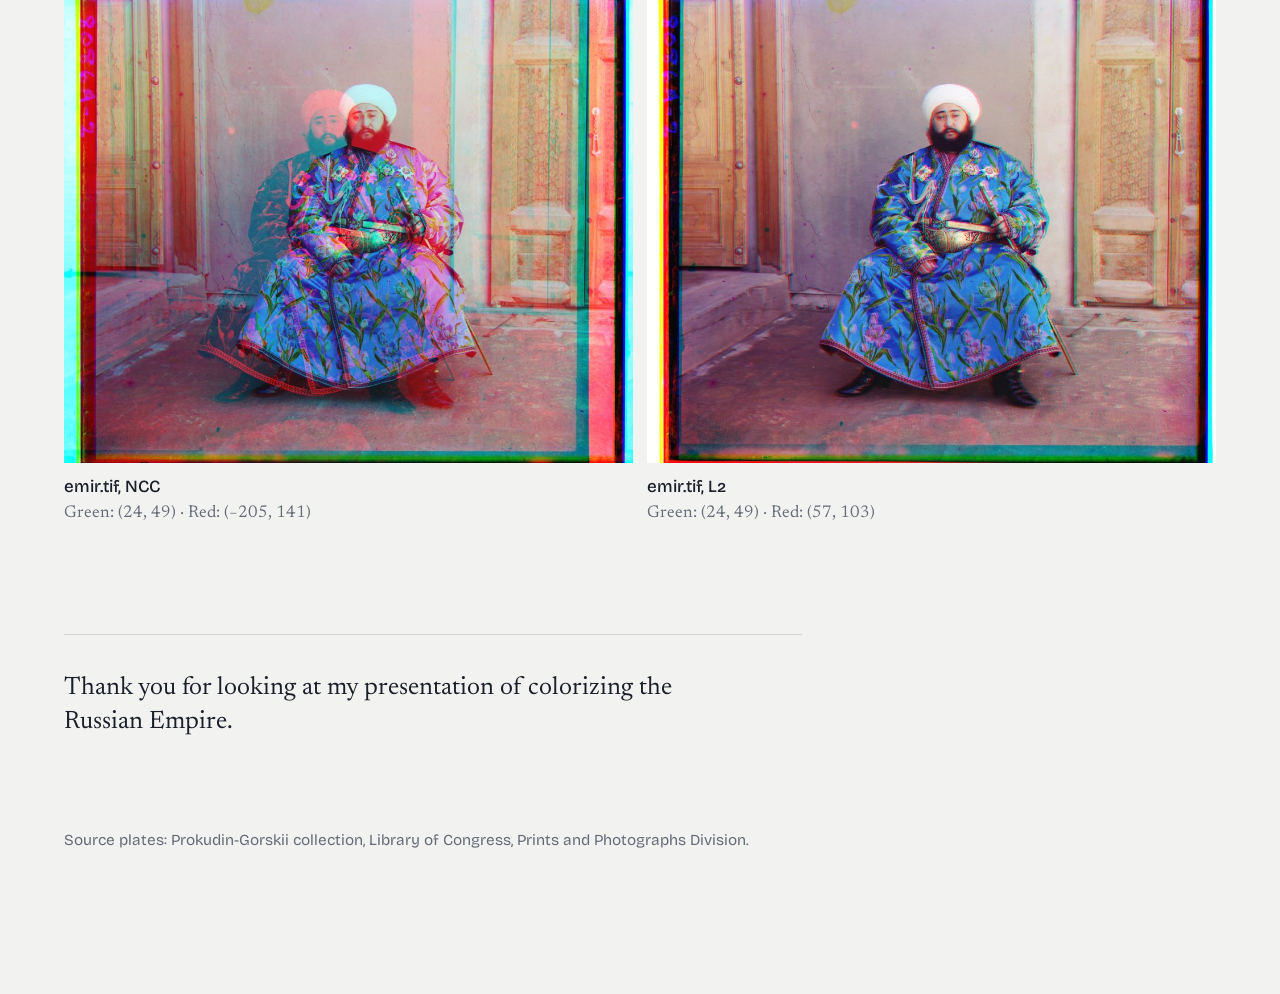
==== commit e6507066: "tightened copy" ====
--- a/1/index.html
+++ b/1/index.html
@@ -24,17 +24,28 @@
   <p class="deck">Colorizing the Prokudin-Gorskii Photo Collection</p>
 </header>
 
-<figure class="wide hero"><img src="./media/pipeline_cathedral.jpg" alt="The cathedral plate, its blue, green and red exposures, the channels stacked as scanned, and the aligned result"><figcaption class="cap"><p class="cap-note">One plate, its three exposures, the channels stacked as scanned, and aligned.</p></figcaption></figure>
+<section class="part" id="overview">
+  <h2>Overview</h2>
+  <div class="text">
+    <p>The goal of this project is to colorize images from the Russian Empire. They are received as a plate of 3 channels, a single 2D array of intensity values. I convert this to values between 0 and 1 to standardize between 8-bit and 16-bit scans. My goal is to separate this array (<code>load_plate</code> and <code>split_channels</code>, 3 equal parts) into the R, G and B matrices. Then I need to align the 3 to colorize it, as every color is just an (R, G, B) tuple. An intuitive reader may say: do we just stack the 3 arrays and we are done? Well, it is trickier than it seems.</p>
+  </div>
+  <figure class="medium"><img src="./media/raw_church.jpg" alt="church with the three channels stacked without alignment, showing separated colour copies" loading="lazy"><figcaption class="cap"><p class="cap-note">church.tif, the three channels stacked as scanned.</p></figcaption></figure>
+  <div class="text">
+    <p>The reason is that slight shifts in the scenery, the mechanism of capture, and so on caused the sequential captures of the picture to be slightly misaligned. Since the content is pretty much identical, our goal in this project is to find where they are misaligned and then compose the correctly colorized image.</p>
+  </div>
+  <figure class="wide"><img src="./media/pipeline_cathedral.jpg" alt="The cathedral plate, its blue, green and red exposures, the channels stacked as scanned, and the aligned result"><figcaption class="cap"><p class="cap-note">One plate, its three exposures, the channels stacked as scanned, and aligned.</p></figcaption></figure>
+</section>
 
 <section class="part" id="ncc">
-  <h2>Normalized cross-correlation</h2>
+  <h2>Scoring a shift: L2 and NCC</h2>
   <div class="text">
-    <p>To score a candidate shift I compare the interior of the shifted channel, <var>A</var>, with the interior of blue, <var>B</var>. I subtract each array's mean, <var>a</var> = <var>A</var> − mean(<var>A</var>) and <var>b</var> = <var>B</var> − mean(<var>B</var>), and compute</p>
+    <p>We can test multiple candidate shifts and see which one is best. How do we score?</p>
+    <p>The simple way to do so is to compute the L2 distance between the candidate and the reference:</p>
+    <p class="formula">L2 = √ Σ (<var>a<sub>i</sub></var> − <var>b<sub>i</sub></var>)²</p>
+    <p>where the shift with the smallest distance wins. It is a rudimentary method, but it fails on church and emir, so that is why we use NCC, described below. L2 is good at absolute differences but misses underlying structure. If the lighting changes slightly, the L2 distance becomes huge while the NCC score barely changes.</p>
+    <p>To score a candidate shift with NCC, I compare the interior of the shifted channel, <var>A</var>, with the interior of blue, <var>B</var>. I subtract each array's mean, <var>a</var> = <var>A</var> − mean(<var>A</var>) and <var>b</var> = <var>B</var> − mean(<var>B</var>), and compute</p>
     <p class="formula">NCC = Σ <var>a<sub>i</sub></var> <var>b<sub>i</sub></var> / ( √Σ <var>a<sub>i</sub></var>² · √Σ <var>b<sub>i</sub></var>² )</p>
-    <p>where <var>i</var> runs over corresponding pixels. The numerator is the dot product of the two centered arrays and the denominator is the product of their lengths, so the score is the cosine of the angle between them and lies between −1 and 1. Subtracting the mean and dividing by the length make the score ignore differences in overall brightness and contrast between channels. If either array is constant its length is zero, and I return 0 for that candidate so it cannot win.</p>
-    <p>I also implemented the L2 distance,</p>
-    <p class="formula">L2 = √ Σ (<var>a<sub>i</sub></var> − <var>b<sub>i</sub></var>)²</p>
-    <p>where the shift with the smallest distance wins. It selects the same shifts as NCC, within one pixel, on every image except church and emir, where it fails, so all results below use NCC.</p>
+    <p>where <var>i</var> runs over the corresponding pixels. NCC computes the dot product of the two centered arrays divided by the product of their lengths, which gives a cosine similarity value between −1 and 1. Subtracting the mean and dividing by the length is what makes the score ignore differences in brightness and contrast between channels, and instead focus on how genuinely similar the two patterns are, the angle between them. If either array is constant, zero is returned so it cannot win.</p>
   </div>
   <figure class="chart"><img src="./media/landscape_cathedral.png" alt="NCC score of every candidate shift for the cathedral red channel, peaking at (3, 12)" loading="lazy"><figcaption class="cap"><p class="cap-note">NCC for every shift of cathedral's red channel in ±15. Darker is higher; the peak is (3, 12).</p></figcaption></figure>
 </section>
@@ -42,7 +53,7 @@
 <section class="part" id="single">
   <h2>Single-scale alignment</h2>
   <div class="text">
-    <p>Each scan holds the blue, green and red exposures stacked top to bottom. I convert it to floats between 0 and 1, cut it into three equal-height arrays, keep blue fixed, and search for the shift that moves green, and separately red, onto it. At the original resolution I try every shift from −15 to +15 pixels in both directions, 31 × 31 = 961 candidates per channel. For each candidate I roll the whole moving channel, crop 10 percent from every side of both it and blue, and compute NCC on the two central regions. The margin keeps the plate's black and white borders out of the score, and it also discards the pixels that roll wraps from one edge to the other. The candidate with the highest score is the shift, written (dx, dy) for columns moved right and rows moved down. Each JPG scan takes under a second.</p>
+    <p>I first try to find the shift by trying every shift from −15 to +15 pixels from the center, producing 961 candidates per channel. For each candidate I roll the whole moving channel, crop 10 percent from every side of both it and blue, and compute NCC on the two central regions. The margin keeps the plate's black and white borders out of the score, and it also discards the pixels that roll wraps from one edge to the other. The candidate with the highest score is the shift, written (dx, dy) for columns moved right and rows moved down. Each JPG scan takes under a second, as they are small. As seen below, this works well.</p>
   </div>
   <div class="gallery">
     <figure><img src="./media/raw_cathedral.jpg" alt="cathedral with the three channels stacked as scanned" loading="lazy"><figcaption class="cap"><p class="cap-title">cathedral.jpg</p><p class="cap-note">As scanned</p></figcaption></figure>
@@ -57,8 +68,9 @@
 <section class="part" id="pyramid">
   <h2>Pyramid alignment</h2>
   <div class="text">
-    <p>The TIF scans are about 3200 × 3700 pixels per channel and their displacements exceed 100 pixels, so a single-scale window large enough to contain them would need tens of thousands of candidates, each scored over millions of pixels. Instead I search on a small version of the image and refine on larger ones.</p>
-    <p>To halve an image I blur it with a Gaussian of σ = 1 pixel, built by hand as a seven-tap kernel and applied as two separable one-dimensional passes, then keep every other row and column. The blur removes the detail the smaller grid cannot represent, so it does not turn into false structure. The alignment function halves both channels recursively until the smaller side is below 300 pixels, about 200 pixels for the TIFs, and runs the ±15 single-scale search there. Each level above doubles the shift found below, since one pixel there is two pixels here, and searches ±2 around that estimate, 25 candidates, to correct rounding. The final shift is applied to the original green and red arrays. The same limits, ±15 at the coarsest level and ±2 above, are used for every image, and a TIF takes three to four seconds.</p>
+    <p>Not all images are small JPGs. The TIF scans are about 3200 × 3700 pixels per channel and their displacements exceed 100 pixels, so a single-scale window large enough to contain them would need tens of thousands of candidates, each scored over millions of pixels. This is computationally very expensive and takes too long to brute force. Instead, we can use a recursion trick to find the best shift.</p>
+    <p>We can search smaller versions of the images and refine the location on larger ones. You may ask: a smaller image? But we want to align our actual image. Well, if we halve the rows and columns of our image but still find a way for the pixels to represent it, we can process the structure with a quarter of the compute. However, we cannot just cut half the rows and columns: an array [0, 1, 0, 1] becomes [0, 0] and we lose all the information. Thus, we need to encode neighboring values somehow, and only then can we make the image smaller. We can blur with a Gaussian filter (σ = 1 pixel; our <code>gaussian_kernel_1d</code> function, leveraged by the <code>blur</code> function), which weights each pixel using a Gaussian distribution: the center pixel gets the most weight, and pixels farther away exponentially less (clipped at 3σ, where the weight is very low). Now, with the pattern encoded in all pixels, we can halve the rows and columns (the <code>downsample</code> function).</p>
+    <p>OK, so we have learned how to reduce an image while keeping its structure. Now we use a simple recursive approach, our <code>align_pyramid</code> function. The base case is the smallest image, under 300 pixels on its smaller side; we run the coarse ±15 window on it as before, in less than a second. Once we find the rough spot of where the true shift is, we go up the call stack and check the next bigger image (4× the size). However, the search space is much smaller, as the doubled estimate is off by at most a couple of pixels, so we only need a ±2 window (super fast). We keep moving up and find the shift on the giant TIF image with this super fast logarithmic method instead of a quadratic one. Fire!! Results below.</p>
   </div>
   <figure class="wide"><img src="./media/alias_wharf.jpg" alt="Wharf at one sixteenth scale: naive subsampling on the left, Gaussian downsampling on the right" loading="lazy"><figcaption class="cap"><p class="cap-note">wharf at 1/16 scale, shown 3× enlarged. Left: every other pixel kept. Right: Gaussian blur, then every other pixel.</p></figcaption></figure>
   <figure class="wide"><img src="./media/levels_church.jpg" alt="The church blue channel at five pyramid levels, drawn at their true relative sizes" loading="lazy"><figcaption class="cap"><p class="cap-note">The five levels for church at their true relative sizes, 3202 × 3634 down to 201 × 228.</p></figcaption></figure>
@@ -99,13 +111,17 @@
 <section class="part" id="failure">
   <h2>Alignment failure</h2>
   <div class="text">
-    <p>Emir's red channel is misaligned. The algorithm selects (24, 49) for green and (−205, 141) for red, which leaves a red copy of the figure to the left of him. The Emir's robe is bright in the blue exposure and dark in the red one, and the doors behind him do the opposite. Mean subtraction and normalization handle a global difference in brightness or contrast, but not a pattern that is inverted region by region, so NCC on raw pixels scores a wrong overlap higher than the correct one at the coarsest level, and the ±2 refinement at each larger level cannot recover from it. L2 lands closer, at (57, 103), but is still visibly off. Aligning on gradients instead of intensities would avoid the problem.</p>
+    <p>However, this algorithm is not perfect. Look at Emir's picture below. His red channel is misaligned: the algorithm selects (24, 49) for green and (−205, 141) for red, which leaves a red copy of the figure to the left of him. The Emir's robe is bright in the blue exposure and dark in the red one, and the doors behind him do the opposite. Mean subtraction and normalization handle a global difference in brightness or contrast, but this pattern is inverted region by region, so NCC scores the wrong overlap higher than the correct one at the coarsest level, and the recursion's ±2 refinements do not recover it. L2 lands closer, at (57, 103), but is still visibly off. Aligning on gradients instead of intensities would avoid the problem.</p>
   </div>
   <figure class="wide"><img src="./media/channels_emir.jpg" alt="The blue, green and red exposures of the emir plate; the robe is bright in blue and dark in red" loading="lazy"><figcaption class="cap"><p class="cap-note">emir: blue, green and red exposures. The robe inverts between blue and red.</p></figcaption></figure>
   <div class="pair natural">
     <figure data-stem="emir"><img src="./media/pyr_emir.jpg" alt="emir aligned with NCC, red channel misaligned" loading="lazy"><figcaption class="cap"><p class="cap-title">emir.tif, NCC</p><p class="cap-note">Green: (24, 49) · Red: (−205, 141)</p></figcaption></figure>
     <figure><img src="./media/pyr_emir_ssd.jpg" alt="emir aligned with L2, close but visibly off" loading="lazy"><figcaption class="cap"><p class="cap-title">emir.tif, L2</p><p class="cap-note">Green: (24, 49) · Red: (57, 103)</p></figcaption></figure>
   </div>
+</section>
+
+<section class="coda">
+  <p>Thank you for looking at my presentation of colorizing the Russian Empire.</p>
 </section>
 
 <footer>
--- a/style.css
+++ b/style.css
@@ -309,6 +309,7 @@
 .wide { margin: 2.5rem 0 0; }
 .wide.hero { margin-top: 3.5rem; }
 .chart { max-width: 34rem; margin: 2rem 0 0; }
+.medium { max-width: 34rem; margin: 2rem 0; }
 .pair.natural { margin: 2.5rem 0 0; }
 .pair.natural img { aspect-ratio: auto; object-fit: contain; }
 .gallery {
